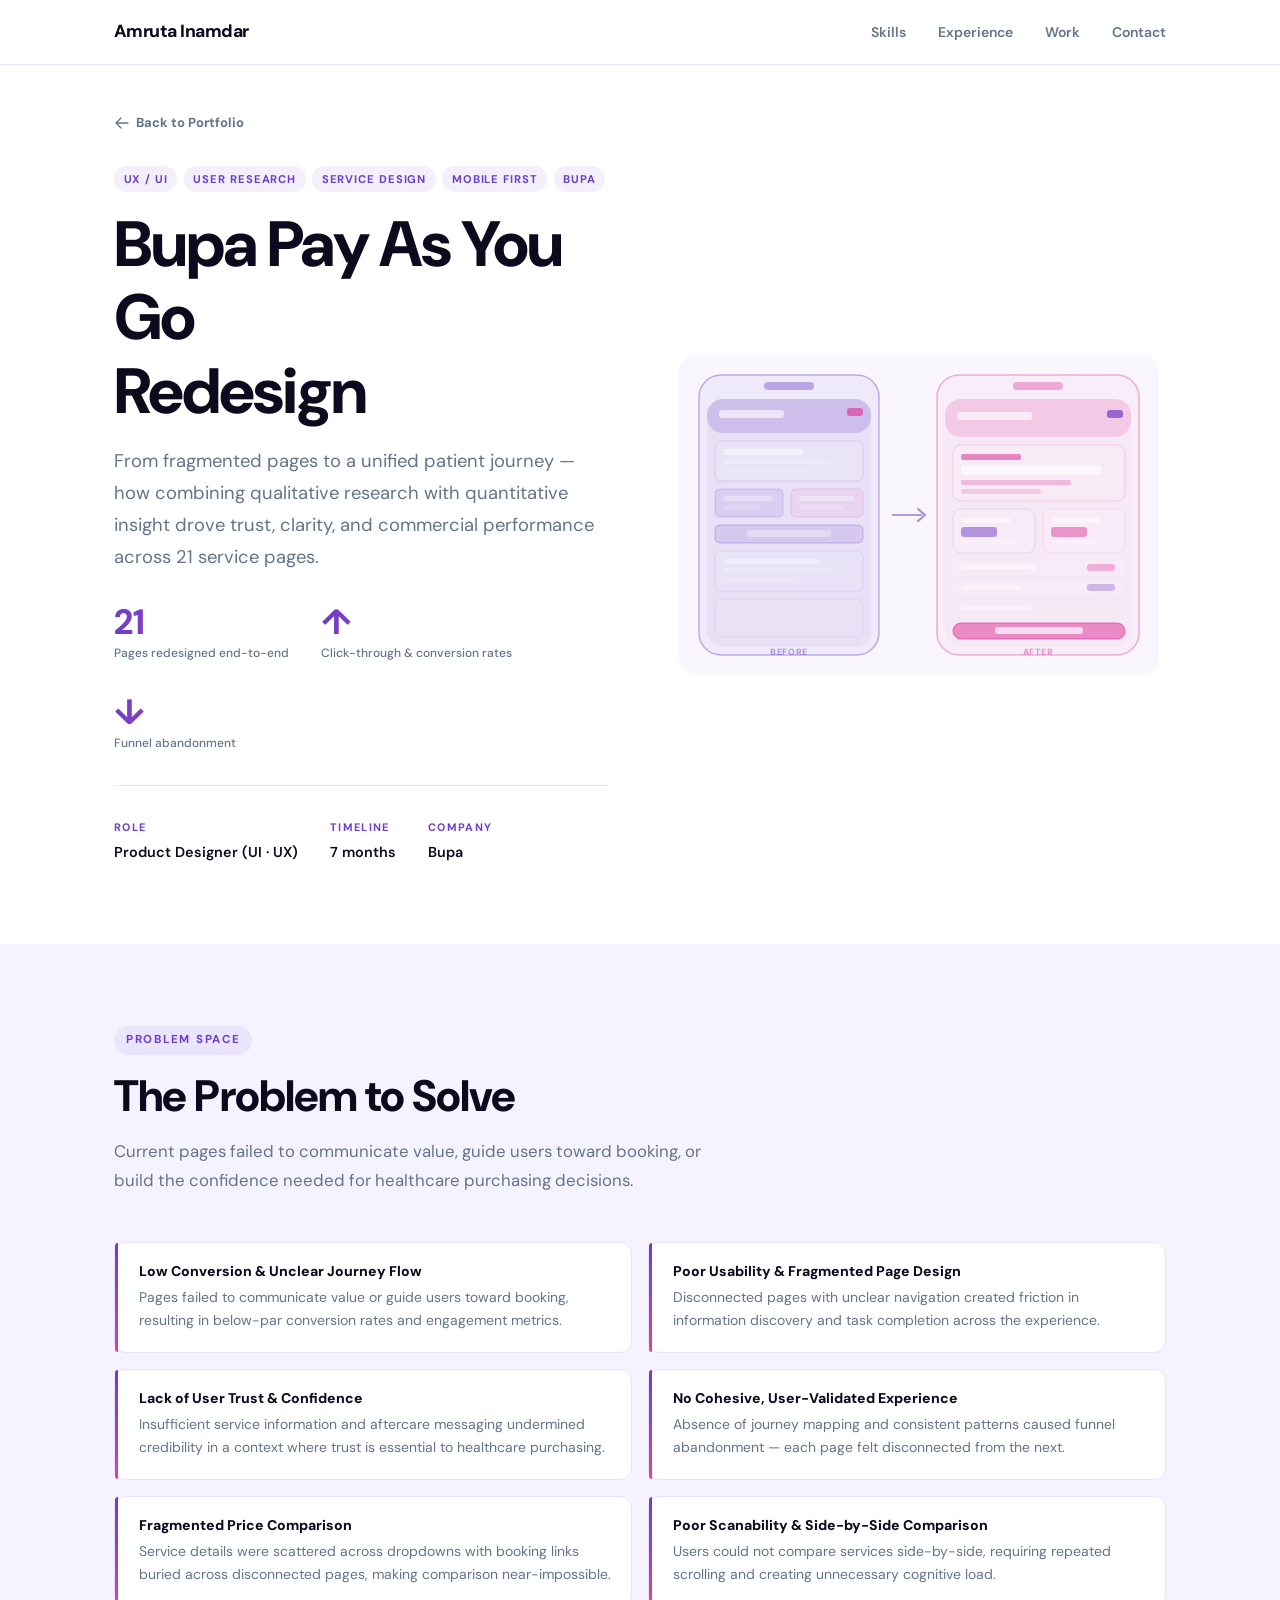
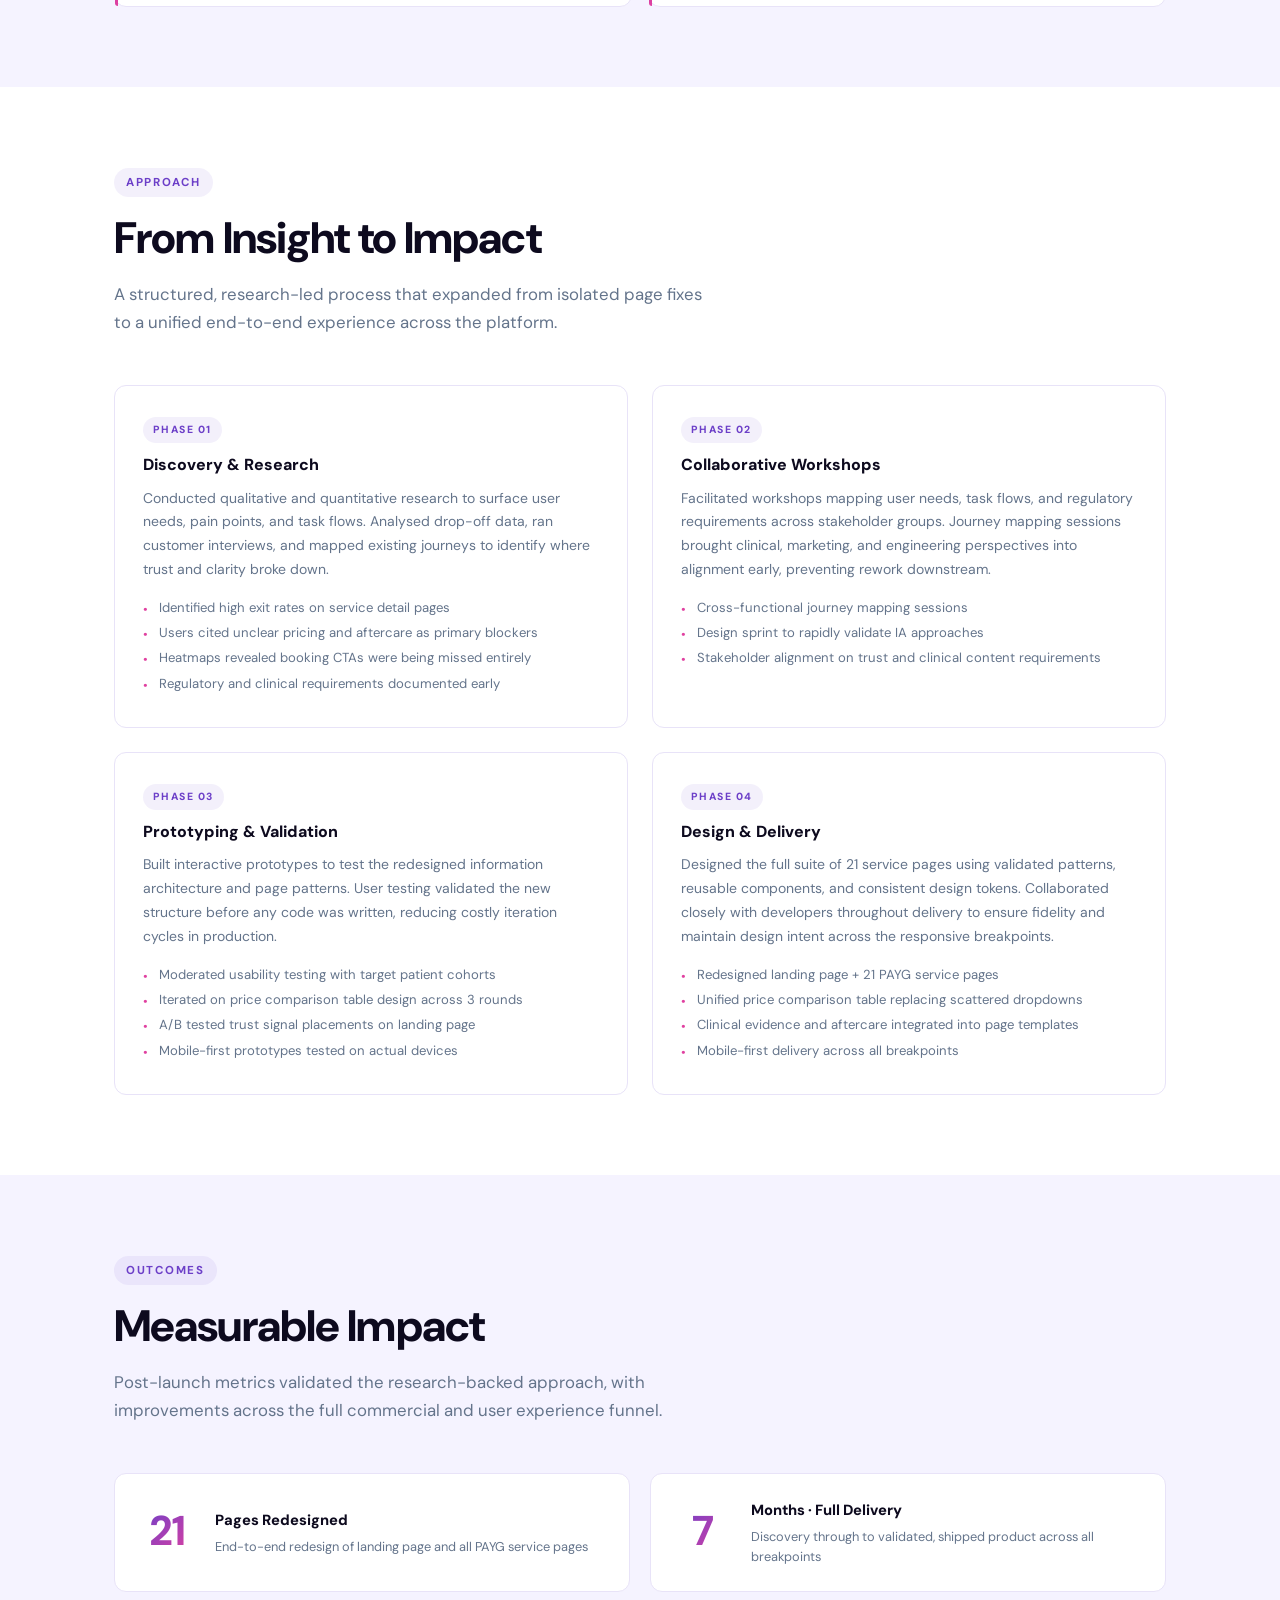
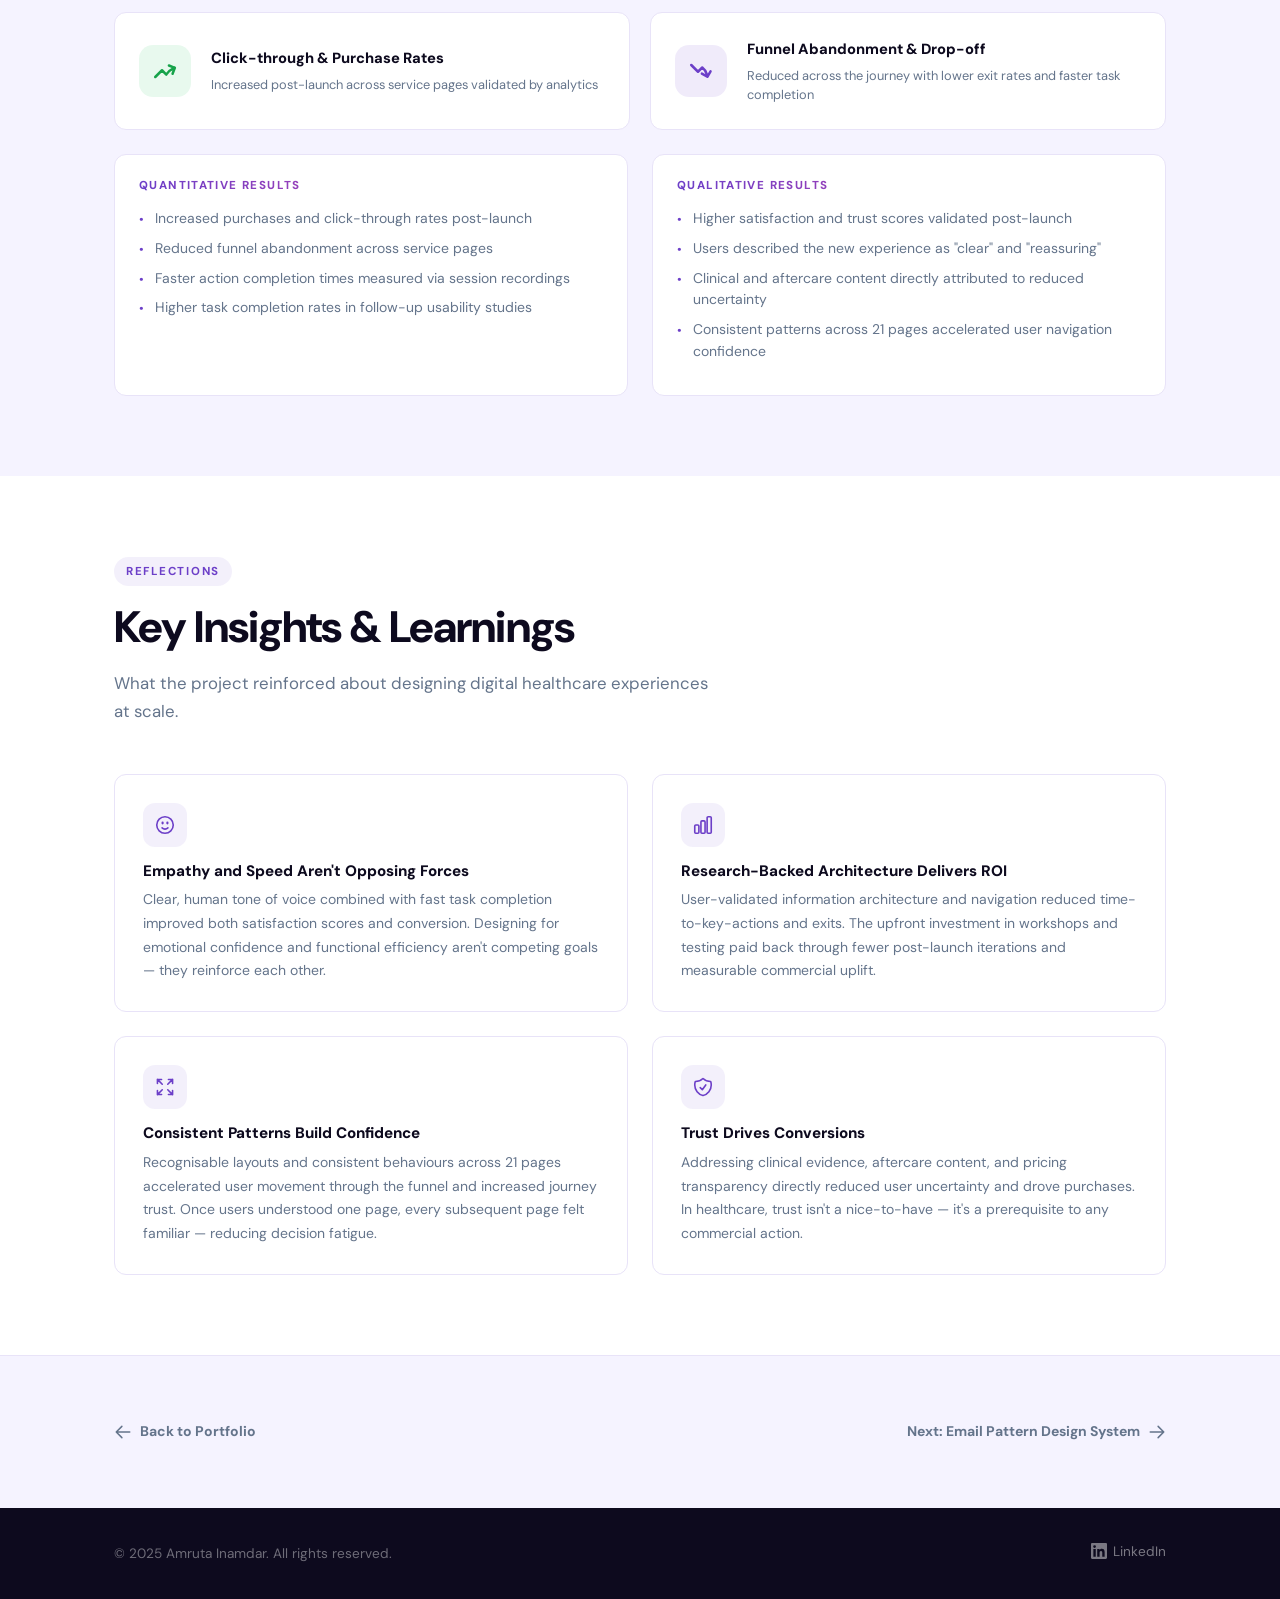
==== bupa-payg-redesign.html @ 2538af76 "commit" ====
<!DOCTYPE html>
<html lang="en">

<head>
  <meta charset="UTF-8" />
  <meta name="viewport" content="width=device-width, initial-scale=1.0" />
  <meta name="description"
    content="Bupa Pay As You Go Redesign — End-to-end redesign of 20+ pages combining qualitative and quantitative insight to improve trust, clarity, and commercial performance." />
  <title>Bupa Pay As You Go Redesign · Amruta Inamdar</title>
  <link rel="preconnect" href="https://fonts.googleapis.com" />
  <link rel="preconnect" href="https://fonts.gstatic.com" crossorigin />
  <link href="https://fonts.googleapis.com/css2?family=DM+Sans:wght@400;500;700;800&display=swap" rel="stylesheet" />
  <link rel="stylesheet" href="styles-v3.css" />
  <style>
    /* ── Case Study overrides ── */
    .cs-back {
      display: inline-flex;
      align-items: center;
      gap: 0.4rem;
      font-size: 0.82rem;
      font-weight: 700;
      color: var(--text-muted);
      margin-bottom: 2rem;
      transition: color var(--transition);
    }
    .cs-back:hover { color: var(--accent); opacity: 1; }
    .cs-back svg { width: 16px; height: 16px; stroke: currentColor; fill: none; flex-shrink: 0; }

    /* Hero */
    #cs-hero {
      padding-top: 7rem;
      padding-bottom: 5rem;
      background: var(--bg-primary);
    }

    .cs-hero-inner {
      display: grid;
      grid-template-columns: 1fr 1fr;
      gap: 4rem;
      align-items: center;
    }

    .cs-meta-row {
      display: flex;
      flex-wrap: wrap;
      gap: 2rem;
      margin-top: 2rem;
      padding-top: 2rem;
      border-top: 1px solid var(--border);
    }

    .cs-meta-item {
      display: flex;
      flex-direction: column;
      gap: 0.2rem;
    }

    .cs-meta-label {
      font-size: 0.68rem;
      font-weight: 700;
      letter-spacing: 0.12em;
      text-transform: uppercase;
      color: var(--accent);
    }

    .cs-meta-value {
      font-size: 0.9rem;
      font-weight: 600;
      color: var(--text-primary);
    }

    .cs-impact-strip {
      display: flex;
      gap: 2rem;
      flex-wrap: wrap;
      margin-top: 2rem;
    }

    .cs-stat {
      display: flex;
      flex-direction: column;
      gap: 0.15rem;
    }

    .cs-stat-num {
      font-size: 2.2rem;
      font-weight: 800;
      background: linear-gradient(90deg, var(--accent), var(--accent-2));
      -webkit-background-clip: text;
      -webkit-text-fill-color: transparent;
      background-clip: text;
      line-height: 1;
    }

    .cs-stat-label {
      font-size: 0.75rem;
      color: var(--text-muted);
      font-weight: 500;
    }

    .cs-hero-visual {
      display: flex;
      align-items: center;
      justify-content: center;
    }

    /* Section shared */
    .cs-section {
      padding: 5rem 0;
    }

    .cs-section:nth-child(even) {
      background: var(--bg-secondary);
    }

    /* Challenge */
    .challenge-list {
      list-style: none;
      display: grid;
      grid-template-columns: 1fr 1fr;
      gap: 1rem;
      margin-top: 2rem;
    }

    .challenge-item {
      background: var(--bg-card);
      border: 1px solid var(--border);
      border-radius: var(--radius);
      padding: 1.25rem 1.25rem 1.25rem 1.5rem;
      position: relative;
      transition: box-shadow var(--transition), transform var(--transition);
    }

    .challenge-item:hover {
      transform: translateY(-3px);
      box-shadow: 0 8px 32px rgba(108, 63, 200, 0.08);
    }

    .challenge-item::before {
      content: '';
      position: absolute;
      left: 0;
      top: 0;
      bottom: 0;
      width: 3px;
      background: linear-gradient(180deg, var(--accent), var(--accent-2));
      border-radius: 3px 0 0 3px;
    }

    .challenge-item h4 {
      font-size: 0.88rem;
      font-weight: 800;
      color: var(--text-primary);
      margin-bottom: 0.4rem;
    }

    .challenge-item p {
      font-size: 0.875rem;
      line-height: 1.65;
      color: var(--text-muted);
    }

    /* Process phases */
    .phases-grid {
      display: grid;
      grid-template-columns: repeat(2, 1fr);
      gap: 1.5rem;
      margin-top: 2rem;
    }

    .phase-card {
      background: var(--bg-card);
      border: 1px solid var(--border);
      border-radius: var(--radius);
      padding: 1.75rem;
      transition: box-shadow var(--transition), transform var(--transition);
    }

    .phase-card:hover {
      transform: translateY(-4px);
      box-shadow: 0 12px 40px rgba(108, 63, 200, 0.1);
    }

    .phase-number {
      display: inline-block;
      font-size: 0.65rem;
      font-weight: 800;
      letter-spacing: 0.15em;
      text-transform: uppercase;
      color: var(--accent);
      background: var(--accent-dim);
      padding: 0.25rem 0.65rem;
      border-radius: 100px;
      margin-bottom: 0.85rem;
    }

    .phase-card h3 {
      font-size: 1rem;
      font-weight: 800;
      color: var(--text-primary);
      margin-bottom: 0.75rem;
    }

    .phase-card p {
      font-size: 0.875rem;
      line-height: 1.7;
      color: var(--text-muted);
    }

    .phase-findings {
      margin-top: 1rem;
      list-style: none;
    }

    .phase-findings li {
      font-size: 0.82rem;
      color: var(--text-muted);
      padding-left: 1rem;
      position: relative;
      margin-bottom: 0.35rem;
      line-height: 1.5;
    }

    .phase-findings li::before {
      content: '·';
      position: absolute;
      left: 0;
      color: var(--accent-2);
      font-weight: 900;
      font-size: 1.1rem;
      line-height: 1.3;
    }

    /* Outcome cards */
    .outcome-grid {
      display: grid;
      grid-template-columns: repeat(2, 1fr);
      gap: 1.25rem;
      margin-top: 2rem;
    }

    .outcome-card {
      background: var(--bg-card);
      border: 1px solid var(--border);
      border-radius: var(--radius);
      padding: 1.5rem;
      display: flex;
      align-items: center;
      gap: 1.25rem;
      transition: box-shadow var(--transition), transform var(--transition);
    }

    .outcome-card:hover {
      transform: translateY(-3px);
      box-shadow: 0 8px 32px rgba(108, 63, 200, 0.08);
    }

    .outcome-num {
      font-size: 2.6rem;
      font-weight: 800;
      line-height: 1;
      background: linear-gradient(135deg, var(--accent), var(--accent-2));
      -webkit-background-clip: text;
      -webkit-text-fill-color: transparent;
      background-clip: text;
      flex-shrink: 0;
      min-width: 56px;
      text-align: center;
    }

    .outcome-icon {
      width: 52px;
      height: 52px;
      border-radius: 14px;
      display: flex;
      align-items: center;
      justify-content: center;
      flex-shrink: 0;
    }

    .outcome-icon svg {
      width: 24px;
      height: 24px;
    }

    .outcome-icon--up {
      background: rgba(34, 197, 94, 0.1);
    }

    .outcome-icon--up svg {
      stroke: #16a34a;
    }

    .outcome-icon--down {
      background: rgba(108, 63, 200, 0.1);
    }

    .outcome-icon--down svg {
      stroke: var(--accent);
    }

    .outcome-title {
      font-size: 0.92rem;
      font-weight: 800;
      color: var(--text-primary);
      margin-bottom: 0.25rem;
    }

    .outcome-desc {
      font-size: 0.8rem;
      color: var(--text-muted);
      line-height: 1.55;
    }

    /* Impact */
    .impact-metrics {
      display: grid;
      grid-template-columns: repeat(3, 1fr);
      gap: 1.5rem;
      margin-top: 2rem;
    }

    .impact-metric-card {
      background: var(--bg-card);
      border: 1px solid var(--border);
      border-radius: var(--radius);
      padding: 2rem 1.5rem;
      text-align: center;
    }

    .impact-metric-num {
      font-size: 3rem;
      font-weight: 800;
      background: linear-gradient(135deg, var(--accent), var(--accent-2));
      -webkit-background-clip: text;
      -webkit-text-fill-color: transparent;
      background-clip: text;
      line-height: 1;
      margin-bottom: 0.5rem;
    }

    .impact-metric-label {
      font-size: 0.85rem;
      color: var(--text-muted);
      font-weight: 500;
    }

    .impact-results {
      display: grid;
      grid-template-columns: 1fr 1fr;
      gap: 1.5rem;
      margin-top: 1.5rem;
    }

    .result-block {
      background: var(--bg-card);
      border: 1px solid var(--border);
      border-radius: var(--radius);
      padding: 1.5rem;
    }

    .result-block h4 {
      font-size: 0.72rem;
      font-weight: 800;
      letter-spacing: 0.12em;
      text-transform: uppercase;
      margin-bottom: 1rem;
      background: linear-gradient(90deg, var(--accent), var(--accent-2));
      -webkit-background-clip: text;
      -webkit-text-fill-color: transparent;
      background-clip: text;
    }

    .result-block ul {
      list-style: none;
    }

    .result-block li {
      font-size: 0.875rem;
      color: var(--text-muted);
      padding-left: 1rem;
      position: relative;
      margin-bottom: 0.5rem;
      line-height: 1.55;
    }

    .result-block li::before {
      content: '·';
      position: absolute;
      left: 0;
      color: var(--accent);
      font-weight: 900;
      font-size: 1.1rem;
      line-height: 1.3;
    }

    /* Insights */
    .insights-grid {
      display: grid;
      grid-template-columns: repeat(2, 1fr);
      gap: 1.5rem;
      margin-top: 2rem;
    }

    .insight-card {
      background: var(--bg-card);
      border: 1px solid var(--border);
      border-radius: var(--radius);
      padding: 1.75rem;
      transition: box-shadow var(--transition), transform var(--transition);
    }

    .insight-card:hover {
      transform: translateY(-3px);
      box-shadow: 0 10px 36px rgba(108, 63, 200, 0.09);
    }

    .insight-icon {
      width: 44px;
      height: 44px;
      border-radius: 12px;
      background: var(--accent-dim);
      display: flex;
      align-items: center;
      justify-content: center;
      margin-bottom: 1rem;
    }

    .insight-icon svg {
      width: 22px;
      height: 22px;
      stroke: var(--accent);
      fill: none;
    }

    .insight-card h3 {
      font-size: 0.95rem;
      font-weight: 800;
      color: var(--text-primary);
      margin-bottom: 0.5rem;
    }

    .insight-card p {
      font-size: 0.875rem;
      color: var(--text-muted);
      line-height: 1.7;
    }

    /* Case nav */
    .cs-nav-footer {
      padding: 4rem 0;
      background: var(--bg-secondary);
      border-top: 1px solid var(--border);
    }

    .cs-nav-links {
      display: flex;
      justify-content: space-between;
      align-items: center;
      flex-wrap: wrap;
      gap: 1rem;
    }

    .cs-nav-link {
      display: inline-flex;
      align-items: center;
      gap: 0.5rem;
      font-size: 0.875rem;
      font-weight: 700;
      color: var(--text-muted);
      transition: color var(--transition);
    }

    .cs-nav-link:hover { color: var(--accent); opacity: 1; }
    .cs-nav-link svg { width: 18px; height: 18px; stroke: currentColor; fill: none; }

    /* Responsive */
    @media (max-width: 768px) {
      .cs-hero-inner { grid-template-columns: 1fr; }
      .cs-hero-visual { display: none; }
      .challenge-list { grid-template-columns: 1fr; }
      .phases-grid { grid-template-columns: 1fr; }
      .impact-metrics { grid-template-columns: 1fr 1fr; }
      .outcome-grid { grid-template-columns: 1fr; }
      .impact-results { grid-template-columns: 1fr; }
      .insights-grid { grid-template-columns: 1fr; }
    }

    @media (max-width: 480px) {
      .impact-metrics { grid-template-columns: 1fr; }
      .cs-impact-strip { gap: 1.25rem; }
    }
  </style>
</head>

<body>

  <!-- ── Nav ── -->
  <nav>
    <div class="container nav-inner">
      <a href="index.html" class="nav-logo">Amruta Inamdar</a>
      <ul class="nav-links" id="nav-links">
        <li><a href="index.html#skills">Skills</a></li>
        <li><a href="index.html#experience">Experience</a></li>
        <li><a href="index.html#work">Work</a></li>
        <li><a href="index.html#contact">Contact</a></li>
      </ul>
      <button class="hamburger" id="hamburger" aria-label="Toggle navigation">
        <span></span><span></span><span></span>
      </button>
    </div>
  </nav>

  <!-- ── Case Study Hero ── -->
  <section id="cs-hero">
    <div class="container">

      <a href="index.html#work" class="cs-back">
        <svg xmlns="http://www.w3.org/2000/svg" viewBox="0 0 24 24" stroke-width="2">
          <path stroke-linecap="round" stroke-linejoin="round" d="M10.5 19.5 3 12m0 0 7.5-7.5M3 12h18" />
        </svg>
        Back to Portfolio
      </a>

      <div class="cs-hero-inner">

        <!-- Left: text -->
        <div>
          <div class="card-tags" style="margin-bottom:1rem;">
            <span class="card-tag">UX / UI</span>
            <span class="card-tag">User Research</span>
            <span class="card-tag">Service Design</span>
            <span class="card-tag">Mobile First</span>
            <span class="card-tag">Bupa</span>
          </div>

          <h1 style="font-size:clamp(2.2rem,5vw,4rem);margin-bottom:1rem;">Bupa Pay As You Go<br>Redesign</h1>

          <p style="font-size:1.15rem;line-height:1.75;max-width:520px;">From fragmented pages to a unified patient journey — how combining qualitative research with quantitative insight drove trust, clarity, and commercial performance across 21 service pages.</p>

          <div class="cs-impact-strip">
            <div class="cs-stat">
              <span class="cs-stat-num">21</span>
              <span class="cs-stat-label">Pages redesigned end-to-end</span>
            </div>
            <div class="cs-stat">
              <span class="cs-stat-num">↑</span>
              <span class="cs-stat-label">Click-through & conversion rates</span>
            </div>
            <div class="cs-stat">
              <span class="cs-stat-num">↓</span>
              <span class="cs-stat-label">Funnel abandonment</span>
            </div>
          </div>

          <div class="cs-meta-row">
            <div class="cs-meta-item">
              <span class="cs-meta-label">Role</span>
              <span class="cs-meta-value">Product Designer (UI · UX)</span>
            </div>
            <div class="cs-meta-item">
              <span class="cs-meta-label">Timeline</span>
              <span class="cs-meta-value">7 months</span>
            </div>
            <div class="cs-meta-item">
              <span class="cs-meta-label">Company</span>
              <span class="cs-meta-value">Bupa</span>
            </div>
          </div>
        </div>

        <!-- Right: visual -->
        <div class="cs-hero-visual">
          <svg viewBox="0 0 480 320" xmlns="http://www.w3.org/2000/svg" style="width:100%;max-width:480px;height:auto;">
            <rect width="480" height="320" rx="16" fill="rgba(108,63,200,0.04)" />
            <!-- Left phone frame (before) -->
            <rect x="20" y="20" width="180" height="280" rx="22" fill="rgba(108,63,200,0.07)" stroke="rgba(108,63,200,0.4)" stroke-width="1.5" />
            <rect x="85" y="27" width="50" height="8" rx="4" fill="rgba(108,63,200,0.4)" />
            <rect x="28" y="44" width="164" height="248" rx="16" fill="rgba(108,63,200,0.05)" />
            <!-- Before: header -->
            <rect x="28" y="44" width="164" height="34" rx="16" fill="rgba(108,63,200,0.22)" />
            <rect x="40" y="55" width="65" height="8" rx="3" fill="rgba(255,255,255,0.6)" />
            <rect x="168" y="53" width="16" height="8" rx="3" fill="rgba(224,64,160,0.7)" />
            <!-- Before: messy content blocks -->
            <rect x="36" y="86" width="148" height="40" rx="6" fill="rgba(255,255,255,0.1)" stroke="rgba(108,63,200,0.15)" stroke-width="1" />
            <rect x="44" y="94" width="80" height="6" rx="2" fill="rgba(255,255,255,0.4)" />
            <rect x="44" y="105" width="110" height="4" rx="2" fill="rgba(255,255,255,0.2)" />
            <rect x="44" y="114" width="90" height="4" rx="2" fill="rgba(255,255,255,0.15)" />
            <!-- Before: scattered elements -->
            <rect x="36" y="134" width="68" height="28" rx="5" fill="rgba(108,63,200,0.12)" stroke="rgba(108,63,200,0.2)" stroke-width="1" />
            <rect x="112" y="134" width="72" height="28" rx="5" fill="rgba(224,64,160,0.08)" stroke="rgba(224,64,160,0.18)" stroke-width="1" />
            <rect x="44" y="141" width="50" height="5" rx="2" fill="rgba(255,255,255,0.35)" />
            <rect x="120" y="141" width="55" height="5" rx="2" fill="rgba(255,255,255,0.35)" />
            <rect x="44" y="150" width="38" height="5" rx="2" fill="rgba(255,255,255,0.2)" />
            <rect x="120" y="150" width="44" height="5" rx="2" fill="rgba(255,255,255,0.18)" />
            <!-- Before: buried CTA -->
            <rect x="36" y="170" width="148" height="18" rx="5" fill="rgba(108,63,200,0.15)" stroke="rgba(108,63,200,0.3)" stroke-width="1" />
            <rect x="68" y="175" width="84" height="7" rx="3" fill="rgba(255,255,255,0.3)" />
            <rect x="36" y="196" width="148" height="40" rx="6" fill="rgba(255,255,255,0.06)" stroke="rgba(108,63,200,0.1)" stroke-width="1" />
            <rect x="44" y="204" width="95" height="5" rx="2" fill="rgba(255,255,255,0.3)" />
            <rect x="44" y="213" width="110" height="4" rx="2" fill="rgba(255,255,255,0.18)" />
            <rect x="44" y="222" width="75" height="4" rx="2" fill="rgba(255,255,255,0.12)" />
            <rect x="36" y="244" width="148" height="38" rx="6" fill="rgba(255,255,255,0.04)" stroke="rgba(108,63,200,0.08)" stroke-width="1" />
            <!-- Before label -->
            <text x="110" y="300" text-anchor="middle" font-family="DM Sans, sans-serif" font-size="9" font-weight="700" fill="rgba(108,63,200,0.5)" letter-spacing="0.08em">BEFORE</text>

            <!-- Arrow -->
            <line x1="213" y1="160" x2="243" y2="160" stroke="rgba(108,63,200,0.5)" stroke-width="2" />
            <path d="M239 154 L246 160 L239 166" fill="none" stroke="rgba(108,63,200,0.6)" stroke-width="2" stroke-linecap="round" stroke-linejoin="round" />

            <!-- Right phone frame (after) -->
            <rect x="258" y="20" width="202" height="280" rx="22" fill="rgba(224,64,160,0.05)" stroke="rgba(224,64,160,0.4)" stroke-width="1.5" />
            <rect x="334" y="27" width="50" height="8" rx="4" fill="rgba(224,64,160,0.4)" />
            <rect x="266" y="44" width="186" height="248" rx="16" fill="rgba(224,64,160,0.03)" />
            <!-- After: clean header -->
            <rect x="266" y="44" width="186" height="38" rx="16" fill="rgba(224,64,160,0.18)" />
            <rect x="278" y="57" width="75" height="8" rx="3" fill="rgba(255,255,255,0.65)" />
            <rect x="428" y="55" width="16" height="8" rx="3" fill="rgba(108,63,200,0.7)" />
            <!-- After: hero value prop -->
            <rect x="274" y="90" width="172" height="56" rx="8" fill="rgba(255,255,255,0.12)" stroke="rgba(224,64,160,0.2)" stroke-width="1" />
            <rect x="282" y="99" width="60" height="6" rx="2" fill="rgba(224,64,160,0.6)" />
            <rect x="282" y="110" width="140" height="10" rx="4" fill="rgba(255,255,255,0.6)" />
            <rect x="282" y="125" width="110" height="5" rx="2" fill="rgba(224,64,160,0.3)" />
            <rect x="282" y="134" width="80" height="5" rx="2" fill="rgba(224,64,160,0.2)" />
            <!-- After: trust signals -->
            <rect x="274" y="154" width="82" height="44" rx="8" fill="rgba(255,255,255,0.1)" stroke="rgba(108,63,200,0.12)" stroke-width="1" />
            <rect x="364" y="154" width="82" height="44" rx="8" fill="rgba(255,255,255,0.1)" stroke="rgba(224,64,160,0.12)" stroke-width="1" />
            <rect x="282" y="163" width="50" height="5" rx="2" fill="rgba(255,255,255,0.45)" />
            <rect x="282" y="172" width="36" height="10" rx="3" fill="rgba(108,63,200,0.5)" />
            <rect x="282" y="185" width="55" height="4" rx="2" fill="rgba(255,255,255,0.25)" />
            <rect x="372" y="163" width="50" height="5" rx="2" fill="rgba(255,255,255,0.45)" />
            <rect x="372" y="172" width="36" height="10" rx="3" fill="rgba(224,64,160,0.5)" />
            <rect x="372" y="185" width="45" height="4" rx="2" fill="rgba(255,255,255,0.25)" />
            <!-- After: clear service list -->
            <rect x="274" y="206" width="172" height="14" rx="4" fill="rgba(255,255,255,0.09)" stroke="rgba(255,255,255,0.1)" stroke-width="1" />
            <rect x="282" y="210" width="75" height="5" rx="2" fill="rgba(255,255,255,0.45)" />
            <rect x="408" y="209" width="28" height="7" rx="3" fill="rgba(224,64,160,0.35)" />
            <rect x="274" y="226" width="172" height="14" rx="4" fill="rgba(255,255,255,0.07)" stroke="rgba(255,255,255,0.08)" stroke-width="1" />
            <rect x="282" y="230" width="60" height="5" rx="2" fill="rgba(255,255,255,0.4)" />
            <rect x="408" y="229" width="28" height="7" rx="3" fill="rgba(108,63,200,0.3)" />
            <rect x="274" y="246" width="172" height="14" rx="4" fill="rgba(255,255,255,0.05)" stroke="rgba(255,255,255,0.06)" stroke-width="1" />
            <rect x="282" y="250" width="70" height="5" rx="2" fill="rgba(255,255,255,0.35)" />
            <!-- After: prominent CTA -->
            <rect x="274" y="268" width="172" height="16" rx="8" fill="rgba(224,64,160,0.55)" stroke="rgba(224,64,160,0.75)" stroke-width="1" />
            <rect x="316" y="272" width="88" height="7" rx="3" fill="rgba(255,255,255,0.7)" />
            <!-- After label -->
            <text x="359" y="300" text-anchor="middle" font-family="DM Sans, sans-serif" font-size="9" font-weight="700" fill="rgba(224,64,160,0.55)" letter-spacing="0.08em">AFTER</text>
          </svg>
        </div>

      </div>
    </div>
  </section>

  <!-- ── Challenge ── -->
  <section class="cs-section" style="background:var(--bg-secondary);">
    <div class="container">
      <p class="section-label">Problem Space</p>
      <h2 class="section-title">The Problem to Solve</h2>
      <p class="section-intro">Current pages failed to communicate value, guide users toward booking, or build the confidence needed for healthcare purchasing decisions.</p>

      <ul class="challenge-list">
        <li class="challenge-item">
          <h4>Low Conversion &amp; Unclear Journey Flow</h4>
          <p>Pages failed to communicate value or guide users toward booking, resulting in below-par conversion rates and engagement metrics.</p>
        </li>
        <li class="challenge-item">
          <h4>Poor Usability &amp; Fragmented Page Design</h4>
          <p>Disconnected pages with unclear navigation created friction in information discovery and task completion across the experience.</p>
        </li>
        <li class="challenge-item">
          <h4>Lack of User Trust &amp; Confidence</h4>
          <p>Insufficient service information and aftercare messaging undermined credibility in a context where trust is essential to healthcare purchasing.</p>
        </li>
        <li class="challenge-item">
          <h4>No Cohesive, User-Validated Experience</h4>
          <p>Absence of journey mapping and consistent patterns caused funnel abandonment — each page felt disconnected from the next.</p>
        </li>
        <li class="challenge-item">
          <h4>Fragmented Price Comparison</h4>
          <p>Service details were scattered across dropdowns with booking links buried across disconnected pages, making comparison near-impossible.</p>
        </li>
        <li class="challenge-item">
          <h4>Poor Scanability &amp; Side-by-Side Comparison</h4>
          <p>Users could not compare services side-by-side, requiring repeated scrolling and creating unnecessary cognitive load.</p>
        </li>
      </ul>
    </div>
  </section>

  <!-- ── Process ── -->
  <section class="cs-section" style="background:var(--bg-primary);">
    <div class="container">
      <p class="section-label">Approach</p>
      <h2 class="section-title">From Insight to Impact</h2>
      <p class="section-intro">A structured, research-led process that expanded from isolated page fixes to a unified end-to-end experience across the platform.</p>

      <div class="phases-grid">

        <div class="phase-card">
          <span class="phase-number">Phase 01</span>
          <h3>Discovery &amp; Research</h3>
          <p>Conducted qualitative and quantitative research to surface user needs, pain points, and task flows. Analysed drop-off data, ran customer interviews, and mapped existing journeys to identify where trust and clarity broke down.</p>
          <ul class="phase-findings">
            <li>Identified high exit rates on service detail pages</li>
            <li>Users cited unclear pricing and aftercare as primary blockers</li>
            <li>Heatmaps revealed booking CTAs were being missed entirely</li>
            <li>Regulatory and clinical requirements documented early</li>
          </ul>
        </div>

        <div class="phase-card">
          <span class="phase-number">Phase 02</span>
          <h3>Collaborative Workshops</h3>
          <p>Facilitated workshops mapping user needs, task flows, and regulatory requirements across stakeholder groups. Journey mapping sessions brought clinical, marketing, and engineering perspectives into alignment early, preventing rework downstream.</p>
          <ul class="phase-findings">
            <li>Cross-functional journey mapping sessions</li>
            <li>Design sprint to rapidly validate IA approaches</li>
            <li>Stakeholder alignment on trust and clinical content requirements</li>
          </ul>
        </div>

        <div class="phase-card">
          <span class="phase-number">Phase 03</span>
          <h3>Prototyping &amp; Validation</h3>
          <p>Built interactive prototypes to test the redesigned information architecture and page patterns. User testing validated the new structure before any code was written, reducing costly iteration cycles in production.</p>
          <ul class="phase-findings">
            <li>Moderated usability testing with target patient cohorts</li>
            <li>Iterated on price comparison table design across 3 rounds</li>
            <li>A/B tested trust signal placements on landing page</li>
            <li>Mobile-first prototypes tested on actual devices</li>
          </ul>
        </div>

        <div class="phase-card">
          <span class="phase-number">Phase 04</span>
          <h3>Design &amp; Delivery</h3>
          <p>Designed the full suite of 21 service pages using validated patterns, reusable components, and consistent design tokens. Collaborated closely with developers throughout delivery to ensure fidelity and maintain design intent across the responsive breakpoints.</p>
          <ul class="phase-findings">
            <li>Redesigned landing page + 21 PAYG service pages</li>
            <li>Unified price comparison table replacing scattered dropdowns</li>
            <li>Clinical evidence and aftercare integrated into page templates</li>
            <li>Mobile-first delivery across all breakpoints</li>
          </ul>
        </div>

      </div>
    </div>
  </section>

  <!-- ── Impact ── -->
  <section class="cs-section" style="background:var(--bg-secondary);">
    <div class="container">
      <p class="section-label">Outcomes</p>
      <h2 class="section-title">Measurable Impact</h2>
      <p class="section-intro">Post-launch metrics validated the research-backed approach, with improvements across the full commercial and user experience funnel.</p>

      <div class="outcome-grid">
        <div class="outcome-card">
          <div class="outcome-num">21</div>
          <div class="outcome-body">
            <div class="outcome-title">Pages Redesigned</div>
            <div class="outcome-desc">End-to-end redesign of landing page and all PAYG service pages</div>
          </div>
        </div>
        <div class="outcome-card">
          <div class="outcome-num">7</div>
          <div class="outcome-body">
            <div class="outcome-title">Months · Full Delivery</div>
            <div class="outcome-desc">Discovery through to validated, shipped product across all breakpoints</div>
          </div>
        </div>
        <div class="outcome-card outcome-card--positive">
          <div class="outcome-icon outcome-icon--up">
            <svg xmlns="http://www.w3.org/2000/svg" viewBox="0 0 24 24" fill="none" stroke-width="2.5"><path stroke-linecap="round" stroke-linejoin="round" d="M2.25 18 9 11.25l4.306 4.306a11.95 11.95 0 0 1 5.814-5.518l2.74-1.22m0 0-5.94-2.281m5.94 2.28-2.28 5.941" /></svg>
          </div>
          <div class="outcome-body">
            <div class="outcome-title">Click-through &amp; Purchase Rates</div>
            <div class="outcome-desc">Increased post-launch across service pages validated by analytics</div>
          </div>
        </div>
        <div class="outcome-card outcome-card--negative">
          <div class="outcome-icon outcome-icon--down">
            <svg xmlns="http://www.w3.org/2000/svg" viewBox="0 0 24 24" fill="none" stroke-width="2.5"><path stroke-linecap="round" stroke-linejoin="round" d="M2.25 6 9 12.75l4.286-4.286a11.948 11.948 0 0 1 4.306 6.43l.776 2.898m0 0 3.182-5.511m-3.182 5.51-5.511-3.181" /></svg>
          </div>
          <div class="outcome-body">
            <div class="outcome-title">Funnel Abandonment &amp; Drop-off</div>
            <div class="outcome-desc">Reduced across the journey with lower exit rates and faster task completion</div>
          </div>
        </div>
      </div>

      <div class="impact-results">
        <div class="result-block">
          <h4>Quantitative Results</h4>
          <ul>
            <li>Increased purchases and click-through rates post-launch</li>
            <li>Reduced funnel abandonment across service pages</li>
            <li>Faster action completion times measured via session recordings</li>
            <li>Higher task completion rates in follow-up usability studies</li>
          </ul>
        </div>
        <div class="result-block">
          <h4>Qualitative Results</h4>
          <ul>
            <li>Higher satisfaction and trust scores validated post-launch</li>
            <li>Users described the new experience as "clear" and "reassuring"</li>
            <li>Clinical and aftercare content directly attributed to reduced uncertainty</li>
            <li>Consistent patterns across 21 pages accelerated user navigation confidence</li>
          </ul>
        </div>
      </div>
    </div>
  </section>

  <!-- ── Key Insights ── -->
  <section class="cs-section" style="background:var(--bg-primary);">
    <div class="container">
      <p class="section-label">Reflections</p>
      <h2 class="section-title">Key Insights &amp; Learnings</h2>
      <p class="section-intro">What the project reinforced about designing digital healthcare experiences at scale.</p>

      <div class="insights-grid">

        <div class="insight-card">
          <div class="insight-icon">
            <svg xmlns="http://www.w3.org/2000/svg" viewBox="0 0 24 24" stroke-width="1.75">
              <path stroke-linecap="round" stroke-linejoin="round" d="M15.182 15.182a4.5 4.5 0 0 1-6.364 0M21 12a9 9 0 1 1-18 0 9 9 0 0 1 18 0ZM9.75 9.75c0 .414-.168.75-.375.75S9 10.164 9 9.75 9.168 9 9.375 9s.375.336.375.75Zm-.375 0h.008v.015h-.008V9.75Zm5.625 0c0 .414-.168.75-.375.75s-.375-.336-.375-.75.168-.75.375-.75.375.336.375.75Zm-.375 0h.008v.015h-.008V9.75Z" />
            </svg>
          </div>
          <h3>Empathy and Speed Aren't Opposing Forces</h3>
          <p>Clear, human tone of voice combined with fast task completion improved both satisfaction scores and conversion. Designing for emotional confidence and functional efficiency aren't competing goals — they reinforce each other.</p>
        </div>

        <div class="insight-card">
          <div class="insight-icon">
            <svg xmlns="http://www.w3.org/2000/svg" viewBox="0 0 24 24" stroke-width="1.75">
              <path stroke-linecap="round" stroke-linejoin="round" d="M3 13.125C3 12.504 3.504 12 4.125 12h2.25c.621 0 1.125.504 1.125 1.125v6.75C7.5 20.496 6.996 21 6.375 21h-2.25A1.125 1.125 0 0 1 3 19.875v-6.75ZM9.75 8.625c0-.621.504-1.125 1.125-1.125h2.25c.621 0 1.125.504 1.125 1.125v11.25c0 .621-.504 1.125-1.125 1.125h-2.25a1.125 1.125 0 0 1-1.125-1.125V8.625ZM16.5 4.125c0-.621.504-1.125 1.125-1.125h2.25C20.496 3 21 3.504 21 4.125v15.75c0 .621-.504 1.125-1.125 1.125h-2.25a1.125 1.125 0 0 1-1.125-1.125V4.125Z" />
            </svg>
          </div>
          <h3>Research-Backed Architecture Delivers ROI</h3>
          <p>User-validated information architecture and navigation reduced time-to-key-actions and exits. The upfront investment in workshops and testing paid back through fewer post-launch iterations and measurable commercial uplift.</p>
        </div>

        <div class="insight-card">
          <div class="insight-icon">
            <svg xmlns="http://www.w3.org/2000/svg" viewBox="0 0 24 24" stroke-width="1.75">
              <path stroke-linecap="round" stroke-linejoin="round" d="M3.75 3.75v4.5m0-4.5h4.5m-4.5 0L9 9M3.75 20.25v-4.5m0 4.5h4.5m-4.5 0L9 15M20.25 3.75h-4.5m4.5 0v4.5m0-4.5L15 9m5.25 11.25h-4.5m4.5 0v-4.5m0 4.5L15 15" />
            </svg>
          </div>
          <h3>Consistent Patterns Build Confidence</h3>
          <p>Recognisable layouts and consistent behaviours across 21 pages accelerated user movement through the funnel and increased journey trust. Once users understood one page, every subsequent page felt familiar — reducing decision fatigue.</p>
        </div>

        <div class="insight-card">
          <div class="insight-icon">
            <svg xmlns="http://www.w3.org/2000/svg" viewBox="0 0 24 24" stroke-width="1.75">
              <path stroke-linecap="round" stroke-linejoin="round" d="M9 12.75 11.25 15 15 9.75m-3-7.036A11.959 11.959 0 0 1 3.598 6 11.99 11.99 0 0 0 3 9.749c0 5.592 3.824 10.29 9 11.623 5.176-1.332 9-6.03 9-11.622 0-1.31-.21-2.571-.598-3.751h-.152c-3.196 0-6.1-1.248-8.25-3.285Z" />
            </svg>
          </div>
          <h3>Trust Drives Conversions</h3>
          <p>Addressing clinical evidence, aftercare content, and pricing transparency directly reduced user uncertainty and drove purchases. In healthcare, trust isn't a nice-to-have — it's a prerequisite to any commercial action.</p>
        </div>

      </div>
    </div>
  </section>

  <!-- ── Case Study Navigation ── -->
  <div class="cs-nav-footer">
    <div class="container">
      <div class="cs-nav-links">
        <a href="index.html#work" class="cs-nav-link">
          <svg xmlns="http://www.w3.org/2000/svg" viewBox="0 0 24 24" stroke-width="2">
            <path stroke-linecap="round" stroke-linejoin="round" d="M10.5 19.5 3 12m0 0 7.5-7.5M3 12h18" />
          </svg>
          Back to Portfolio
        </a>
        <a href="email-pattern-system.html" class="cs-nav-link">
          Next: Email Pattern Design System
          <svg xmlns="http://www.w3.org/2000/svg" viewBox="0 0 24 24" stroke-width="2">
            <path stroke-linecap="round" stroke-linejoin="round" d="M13.5 4.5 21 12m0 0-7.5 7.5M21 12H3" />
          </svg>
        </a>
      </div>
    </div>
  </div>

  <!-- ── Footer ── -->
  <footer>
    <div class="container footer-inner">
      <p class="footer-copy">&copy; 2025 Amruta Inamdar. All rights reserved.</p>
      <div class="footer-li">
        <a href="https://www.linkedin.com/in/amrutainamdar" target="_blank" rel="noopener">
          <svg xmlns="http://www.w3.org/2000/svg" viewBox="0 0 24 24" aria-hidden="true">
            <path
              d="M20.447 20.452h-3.554v-5.569c0-1.328-.027-3.037-1.852-3.037-1.853 0-2.136 1.445-2.136 2.939v5.667H9.351V9h3.414v1.561h.046c.477-.9 1.637-1.85 3.37-1.85 3.601 0 4.267 2.37 4.267 5.455v6.286zM5.337 7.433a2.062 2.062 0 0 1-2.063-2.065 2.064 2.064 0 1 1 2.063 2.065zm1.782 13.019H3.555V9h3.564v11.452zM22.225 0H1.771C.792 0 0 .774 0 1.729v20.542C0 23.227.792 24 1.771 24h20.451C23.2 24 24 23.227 24 22.271V1.729C24 .774 23.2 0 22.222 0h.003z" />
          </svg>
          LinkedIn
        </a>
      </div>
    </div>
  </footer>

  <script>
    const hamburger = document.getElementById('hamburger');
    const navLinks = document.getElementById('nav-links');
    hamburger.addEventListener('click', () => {
      hamburger.classList.toggle('open');
      navLinks.classList.toggle('open');
    });
  </script>

</body>
</html>
---- styles-v3.css ----
/* Version 3 — Bold & Modern (white, deep violet accent, strong geometric shapes) */

:root {
  --bg-primary: #ffffff;
  --bg-secondary: #f5f3ff;
  --bg-card: #ffffff;
  --accent: #6c3fc8;
  --accent-2: #e040a0;
  --accent-dim: rgba(108, 63, 200, 0.08);
  --text-primary: #0d0a1e;
  --text-muted: #64748b;
  --border: #e8e3f8;
  --radius: 12px;
  --transition: 0.2s ease;
}

*,
*::before,
*::after {
  box-sizing: border-box;
  margin: 0;
  padding: 0;
}

html {
  scroll-behavior: smooth;
  font-size: 16px;
}

body {
  font-family: 'DM Sans', 'Inter', system-ui, -apple-system, sans-serif;
  background: var(--bg-primary);
  color: var(--text-primary);
  line-height: 1.7;
}

h1,
h2,
h3,
h4 {
  line-height: 1.15;
  font-weight: 800;
  color: var(--text-primary);
}

h1 {
  font-size: clamp(3rem, 7vw, 5.5rem);
  letter-spacing: -0.03em;
}

h2 {
  font-size: clamp(1.8rem, 3.5vw, 2.75rem);
  letter-spacing: -0.02em;
}

h3 {
  font-size: 1.1rem;
}

p {
  color: var(--text-muted);
}

a {
  color: var(--accent);
  text-decoration: none;
  transition: opacity var(--transition);
}

a:hover {
  opacity: 0.8;
}

.container {
  max-width: 1100px;
  margin: 0 auto;
  padding: 0 1.5rem;
}

section {
  padding: 6rem 0;
}

.section-label {
  display: inline-block;
  font-size: 0.72rem;
  font-weight: 700;
  letter-spacing: 0.15em;
  text-transform: uppercase;
  color: var(--accent);
  background: var(--accent-dim);
  padding: 0.3rem 0.75rem;
  border-radius: 100px;
  margin-bottom: 1rem;
}

.section-title {
  margin-bottom: 1rem;
}

.section-intro {
  color: var(--text-muted);
  max-width: 600px;
  margin-bottom: 3rem;
  font-size: 1.05rem;
}

/* ── Nav ── */
nav {
  position: fixed;
  top: 0;
  left: 0;
  right: 0;
  z-index: 100;
  background: rgba(255, 255, 255, 0.92);
  backdrop-filter: blur(12px);
  border-bottom: 1px solid var(--border);
}

.nav-inner {
  display: flex;
  align-items: center;
  justify-content: space-between;
  height: 64px;
}

.nav-logo {
  font-weight: 800;
  font-size: 1.1rem;
  color: var(--text-primary);
  letter-spacing: -0.03em;
}

.nav-links {
  display: flex;
  gap: 2rem;
  list-style: none;
}

.nav-links a {
  color: var(--text-muted);
  font-size: 0.875rem;
  font-weight: 600;
  transition: color var(--transition);
}

.nav-links a:hover {
  color: var(--accent);
  opacity: 1;
}

.hamburger {
  display: none;
  flex-direction: column;
  gap: 5px;
  background: none;
  border: none;
  cursor: pointer;
  padding: 4px;
}

.hamburger span {
  display: block;
  width: 24px;
  height: 2px;
  background: var(--text-primary);
  border-radius: 2px;
  transition: transform var(--transition), opacity var(--transition);
}

.hamburger.open span:nth-child(1) {
  transform: translateY(7px) rotate(45deg);
}

.hamburger.open span:nth-child(2) {
  opacity: 0;
}

.hamburger.open span:nth-child(3) {
  transform: translateY(-7px) rotate(-45deg);
}

/* ── Hero ── */
#hero {
  /*min-height: 100vh;*/
  padding-top: 64px;
  display: flex;
  align-items: center;
  position: relative;
  overflow: hidden;
}

.hero-bg-shape {
  position: absolute;
  top: -100px;
  right: -120px;
  width: 600px;
  height: 600px;
  background: linear-gradient(135deg, rgba(108, 63, 200, 0.12) 0%, rgba(224, 64, 160, 0.06) 100%);
  border-radius: 40% 60% 70% 30% / 40% 50% 60% 50%;
  z-index: 0;
}

.hero-bg-shape-2 {
  position: absolute;
  bottom: -80px;
  left: -80px;
  width: 350px;
  height: 350px;
  background: rgba(108, 63, 200, 0.05);
  border-radius: 60% 40% 30% 70% / 60% 30% 70% 40%;
  z-index: 0;
}

.hero-content {
  position: relative;
  z-index: 1;
  max-width: 800px;
}

.hero-eyebrow {
  display: inline-flex;
  align-items: center;
  gap: 0.5rem;
  font-size: 0.8rem;
  font-weight: 700;
  letter-spacing: 0.1em;
  text-transform: uppercase;
  background: linear-gradient(90deg, var(--accent), var(--accent-2));
  -webkit-background-clip: text;
  -webkit-text-fill-color: transparent;
  background-clip: text;
  margin-bottom: 1.5rem;
}

.hero-title {
  background: linear-gradient(135deg, #0d0a1e 0%, #6c3fc8 70%, #e040a0 100%);
  -webkit-background-clip: text;
  -webkit-text-fill-color: transparent;
  background-clip: text;
  margin-bottom: 1rem;
}

.hero-subtitle {
  font-size: 1.15rem;
  color: var(--text-muted);
  font-weight: 400;
  margin-bottom: 1.75rem;
}

.hero-tagline {
  font-size: 1.1rem;
  color: var(--text-muted);
  max-width: 580px;
  margin-bottom: 2.5rem;
  line-height: 1.75;
}

.hero-stats {
  display: flex;
  gap: 3rem;
  margin-bottom: 2.5rem;
  flex-wrap: wrap;
}

.stat-item {
  display: flex;
  flex-direction: column;
  gap: 0.15rem;
}

.stat-num {
  font-size: 2rem;
  font-weight: 800;
  background: linear-gradient(90deg, var(--accent), var(--accent-2));
  -webkit-background-clip: text;
  -webkit-text-fill-color: transparent;
  background-clip: text;
  line-height: 1;
}

.stat-label {
  font-size: 0.78rem;
  color: var(--text-muted);
  font-weight: 500;
}

.hero-actions {
  display: flex;
  gap: 1rem;
  flex-wrap: wrap;
  align-items: center;
}

.btn {
  display: inline-flex;
  align-items: center;
  gap: 0.5rem;
  padding: 0.8rem 1.6rem;
  border-radius: 100px;
  font-size: 0.9rem;
  font-weight: 700;
  cursor: pointer;
  transition: all var(--transition);
  border: none;
}

.btn-primary {
  background: linear-gradient(135deg, var(--accent), var(--accent-2));
  color: #fff;
  box-shadow: 0 4px 20px rgba(108, 63, 200, 0.3);
}

.btn-primary:hover {
  box-shadow: 0 6px 28px rgba(108, 63, 200, 0.45);
  transform: translateY(-1px);
  opacity: 1;
  color: #fff;
}

.btn-outline {
  background: transparent;
  color: var(--text-primary);
  border: 2px solid var(--border);
}

.btn-outline:hover {
  border-color: var(--accent);
  color: var(--accent);
  opacity: 1;
  transform: translateY(-1px);
}

.hero-social {
  display: flex;
  align-items: center;
  gap: 0.5rem;
  color: var(--text-muted);
  font-size: 0.875rem;
  font-weight: 500;
}

.hero-social svg {
  width: 18px;
  height: 18px;
  fill: var(--text-muted);
  transition: fill var(--transition);
}

.hero-social:hover {
  color: var(--accent);
  opacity: 1;
}

.hero-social:hover svg {
  fill: var(--accent);
}

/* ── About ── */
#about {
  background: var(--bg-secondary);
}

.about-grid {
  display: grid;
  grid-template-columns: 280px 1fr;
  gap: 4rem;
  align-items: start;
}

.photo-placeholder {
  width: 240px;
  height: 240px;
  border-radius: var(--radius);
  background: linear-gradient(135deg, rgba(108, 63, 200, 0.06), rgba(224, 64, 160, 0.06));
  border: 2px dashed var(--border);
  display: flex;
  flex-direction: column;
  align-items: center;
  justify-content: center;
  gap: 0.5rem;
  color: var(--text-muted);
  font-size: 0.8rem;
  text-align: center;
  padding: 1rem;
}

.photo-placeholder svg {
  width: 36px;
  height: 36px;
  stroke: var(--accent);
  fill: none;
  opacity: 0.4;
}

.about-text p {
  margin-bottom: 1.25rem;
  font-size: 1.05rem;
  line-height: 1.85;
}

.stats-chips {
  display: flex;
  flex-wrap: wrap;
  gap: 0.5rem;
  margin-top: 1.75rem;
}

.chip {
  background: var(--accent-dim);
  color: var(--accent);
  border: 1.5px solid rgba(108, 63, 200, 0.15);
  padding: 0.35rem 0.85rem;
  border-radius: 100px;
  font-size: 0.8rem;
  font-weight: 700;
}

/* ── Skills ── */
#skills {}

.skills-grid {
  display: grid;
  grid-template-columns: repeat(3, 1fr);
  gap: 2rem;
}

.skill-group {
  background: var(--bg-card);
  border: 1px solid var(--border);
  border-radius: var(--radius);
  padding: 1.5rem;
}

.skill-group h3 {
  font-size: 0.72rem;
  letter-spacing: 0.12em;
  text-transform: uppercase;
  margin-bottom: 1rem;
  background: linear-gradient(90deg, var(--accent), var(--accent-2));
  -webkit-background-clip: text;
  -webkit-text-fill-color: transparent;
  background-clip: text;
  font-weight: 800;
}

.skill-tags {
  display: flex;
  flex-wrap: wrap;
  gap: 0.5rem;
}

.tag {
  background: var(--bg-secondary);
  color: var(--text-muted);
  border: 1px solid var(--border);
  padding: 0.3rem 0.75rem;
  border-radius: 100px;
  font-size: 0.8rem;
  font-weight: 500;
  transition: all var(--transition);
}

.tag:hover {
  background: var(--accent-dim);
  border-color: var(--accent);
  color: var(--accent);
}

/* ── Experience ── */
#experience {}

.timeline {
  position: relative;
  padding-left: 2rem;
}

.timeline::before {
  content: '';
  position: absolute;
  left: 0;
  top: 6px;
  bottom: 0;
  width: 2px;
  background: linear-gradient(180deg, var(--accent), var(--accent-2), transparent);
}

.timeline-item {
  position: relative;
  margin-bottom: 3rem;
}

.timeline-item::before {
  content: '';
  position: absolute;
  left: -2.45rem;
  top: 5px;
  width: 12px;
  height: 12px;
  border-radius: 50%;
  background: linear-gradient(135deg, var(--accent), var(--accent-2));
  border: 2px solid #fff;
  box-shadow: 0 0 0 3px rgba(108, 63, 200, 0.15);
}

.timeline-header {
  display: flex;
  flex-wrap: wrap;
  justify-content: space-between;
  align-items: baseline;
  gap: 0.5rem;
  margin-bottom: 0.2rem;
}

.timeline-company {
  font-size: 1rem;
  font-weight: 800;
  color: var(--text-primary);
}

.timeline-date {
  font-size: 0.78rem;
  color: var(--text-muted);
  white-space: nowrap;
}

.timeline-role {
  font-size: 0.8rem;
  font-weight: 700;
  background: linear-gradient(90deg, var(--accent), var(--accent-2));
  -webkit-background-clip: text;
  -webkit-text-fill-color: transparent;
  background-clip: text;
  margin-bottom: 0.75rem;
}

.timeline-bullets {
  list-style: none;
}

.timeline-bullets li {
  color: var(--text-muted);
  font-size: 0.9rem;
  padding-left: 1rem;
  position: relative;
  margin-bottom: 0.4rem;
}

.timeline-bullets li::before {
  content: '·';
  position: absolute;
  left: 0;
  color: var(--accent);
  font-weight: 900;
  font-size: 1.1rem;
  line-height: 1.3;
}

.show-more-btn {
  background: var(--accent-dim);
  border: 1.5px solid rgba(108, 63, 200, 0.2);
  color: var(--accent);
  padding: 0.6rem 1.25rem;
  border-radius: 100px;
  cursor: pointer;
  font-size: 0.875rem;
  margin-top: 0.5rem;
  transition: all var(--transition);
  font-weight: 700;
}

.show-more-btn:hover {
  background: var(--accent);
  color: #fff;
  border-color: var(--accent);
}

.hidden-roles {
  display: none;
}

.hidden-roles.visible {
  display: block;
}

/* ── Work ── */
#work {
  background: var(--bg-secondary);
}

.work-grid {
  display: grid;
  grid-template-columns: repeat(2, 1fr);
  gap: 1.5rem;
}

.case-card {
  background: var(--bg-card);
  border: 1px solid var(--border);
  border-radius: var(--radius);
  overflow: hidden;
  transition: transform var(--transition), box-shadow var(--transition);
}

.case-card:hover {
  transform: translateY(-6px);
  box-shadow: 0 16px 48px rgba(108, 63, 200, 0.12);
}

.card-image {
  width: 100%;
  aspect-ratio: 16/9;
  background: linear-gradient(135deg, rgba(108, 63, 200, 0.07), rgba(224, 64, 160, 0.05));
  display: flex;
  align-items: center;
  justify-content: center;
  color: var(--text-muted);
  font-size: 0.8rem;
  gap: 0.5rem;
}

.card-image svg {
  width: 22px;
  height: 22px;
  stroke: var(--accent);
  fill: none;
  opacity: 0.4;
}

.card-body {
  padding: 1.25rem;
}

.card-tags {
  display: flex;
  flex-wrap: wrap;
  gap: 0.4rem;
  margin-bottom: 0.75rem;
}

.card-tag {
  font-size: 0.7rem;
  font-weight: 700;
  letter-spacing: 0.08em;
  text-transform: uppercase;
  color: var(--accent);
  background: var(--accent-dim);
  padding: 0.2rem 0.6rem;
  border-radius: 100px;
}

.card-title {
  font-size: 1.05rem;
  font-weight: 800;
  color: var(--text-primary);
  margin-bottom: 0.5rem;
  letter-spacing: -0.01em;
}

.card-desc {
  font-size: 0.875rem;
  color: var(--text-muted);
  margin-bottom: 1.25rem;
  line-height: 1.6;
}

.card-link {
  font-size: 0.82rem;
  font-weight: 700;
  color: var(--accent);
  display: inline-flex;
  align-items: center;
  gap: 0.3rem;
}

.card-link::after {
  content: '→';
}

.card-link:hover {
  opacity: 0.75;
}

/* ── Contact ── */
#contact {}

.contact-wrapper {
  display: grid;
  grid-template-columns: 1fr 1fr;
  gap: 5rem;
  align-items: start;
}

.contact-info p {
  margin-bottom: 2rem;
}

.contact-links {
  display: flex;
  flex-direction: column;
  gap: 0.75rem;
}

.contact-link {
  display: inline-flex;
  align-items: center;
  gap: 0.6rem;
  color: var(--text-muted);
  font-size: 0.9rem;
  transition: color var(--transition);
}

.contact-link svg {
  width: 18px;
  height: 18px;
  stroke: currentColor;
  fill: none;
  flex-shrink: 0;
}

.contact-link:hover {
  color: var(--accent);
  opacity: 1;
}

.contact-form {
  display: flex;
  flex-direction: column;
  gap: 1rem;
}

.form-group {
  display: flex;
  flex-direction: column;
  gap: 0.4rem;
}

label {
  font-size: 0.75rem;
  font-weight: 700;
  color: var(--text-muted);
  letter-spacing: 0.08em;
  text-transform: uppercase;
}

input,
textarea {
  background: var(--bg-secondary);
  border: 2px solid var(--border);
  border-radius: var(--radius);
  padding: 0.75rem 1rem;
  color: var(--text-primary);
  font-size: 0.95rem;
  font-family: inherit;
  transition: border-color var(--transition);
  outline: none;
}

input:focus,
textarea:focus {
  border-color: var(--accent);
  background: #fff;
}

textarea {
  resize: vertical;
  min-height: 130px;
}

input::placeholder,
textarea::placeholder {
  color: var(--text-muted);
  opacity: 0.5;
}

.form-status {
  font-size: 0.875rem;
  padding: 0.75rem 1rem;
  border-radius: var(--radius);
  display: none;
}

.form-status.success {
  display: block;
  background: var(--accent-dim);
  color: var(--accent);
  border: 1px solid rgba(108, 63, 200, 0.2);
}

.form-status.error {
  display: block;
  background: rgba(200, 50, 50, 0.06);
  color: #c85555;
  border: 1px solid rgba(200, 50, 50, 0.15);
}

/* ── Footer ── */
footer {
  background: var(--text-primary);
  padding: 2rem 0;
}

.footer-inner {
  display: flex;
  align-items: center;
  justify-content: space-between;
  flex-wrap: wrap;
  gap: 1rem;
}

.footer-copy {
  font-size: 0.85rem;
  color: rgba(255, 255, 255, 0.4);
}

.footer-li a {
  display: inline-flex;
  align-items: center;
  gap: 0.4rem;
  color: rgba(255, 255, 255, 0.45);
  font-size: 0.85rem;
}

.footer-li svg {
  width: 16px;
  height: 16px;
  fill: currentColor;
}

.footer-li a:hover {
  color: rgba(255, 255, 255, 0.9);
  opacity: 1;
}

/* ── Responsive ── */
@media (max-width: 900px) {
  .skills-grid {
    grid-template-columns: 1fr 1fr;
  }

  .work-grid {
    grid-template-columns: 1fr 1fr;
  }

  .about-grid {
    grid-template-columns: 1fr;
  }

  .contact-wrapper {
    grid-template-columns: 1fr;
    gap: 2.5rem;
  }
}

@media (max-width: 640px) {
  section {
    padding: 4rem 0;
  }

  .nav-links {
    display: none;
    flex-direction: column;
    gap: 0;
  }

  .nav-links.open {
    display: flex;
    position: absolute;
    top: 64px;
    left: 0;
    right: 0;
    background: var(--bg-primary);
    border-bottom: 1px solid var(--border);
    padding: 1rem 1.5rem;
  }

  .nav-links.open li {
    padding: 0.6rem 0;
    border-bottom: 1px solid var(--border);
  }

  .hamburger {
    display: flex;
  }

  .skills-grid {
    grid-template-columns: 1fr;
  }

  .work-grid {
    grid-template-columns: 1fr;
  }

  .hero-actions {
    flex-direction: column;
    align-items: flex-start;
  }

  .hero-stats {
    gap: 1.5rem;
  }
}
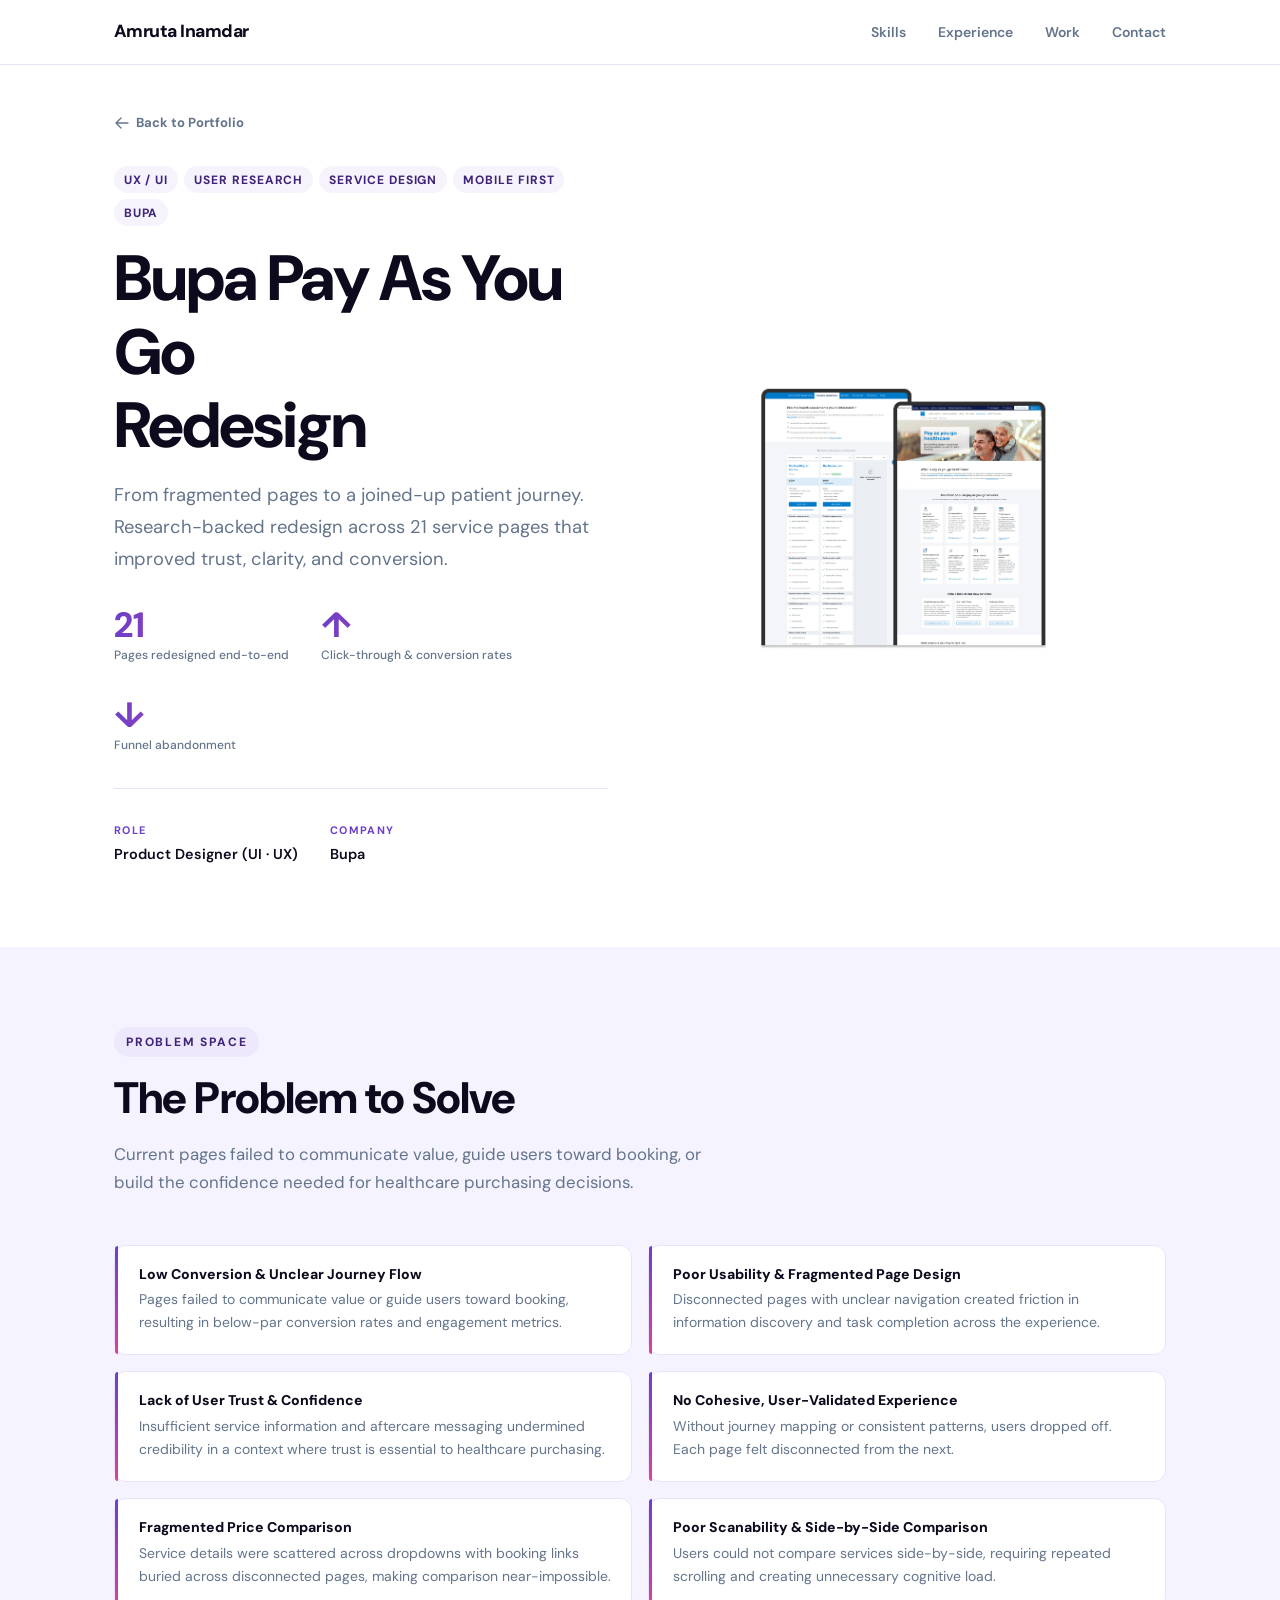
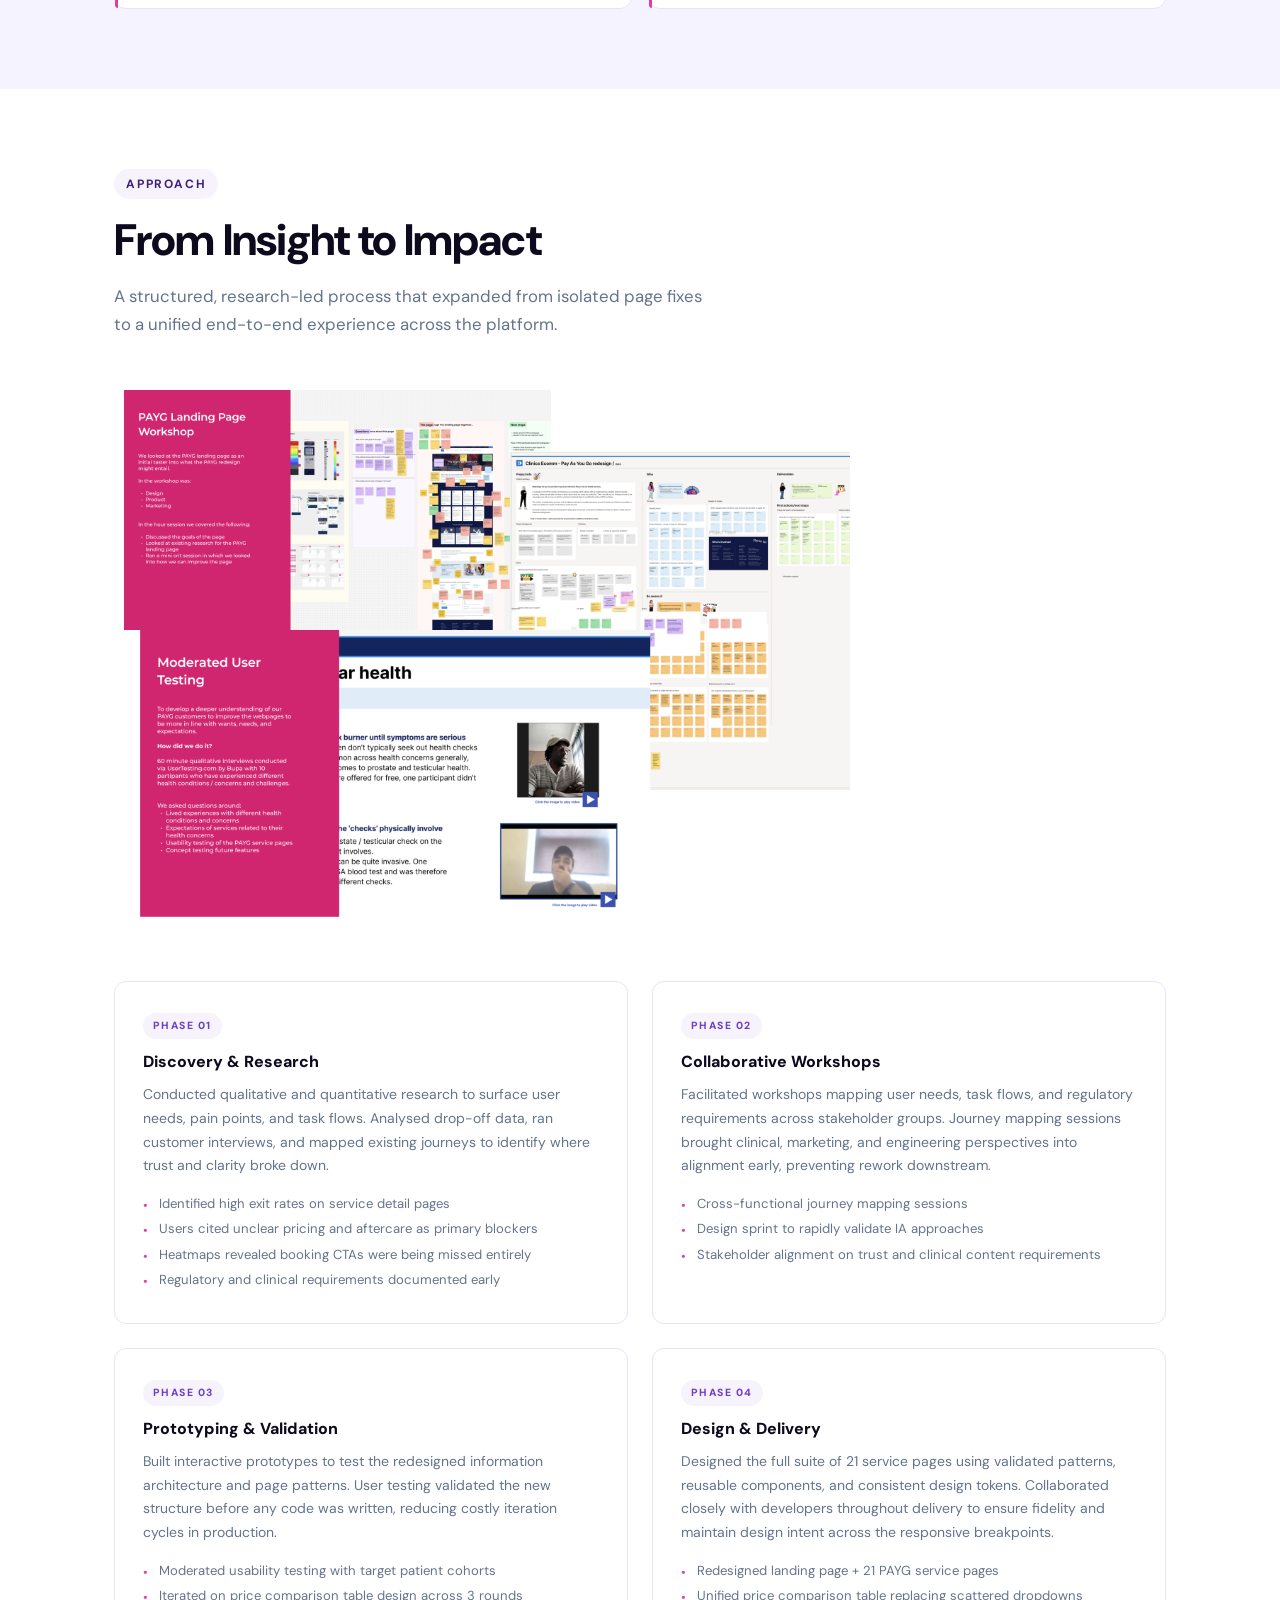
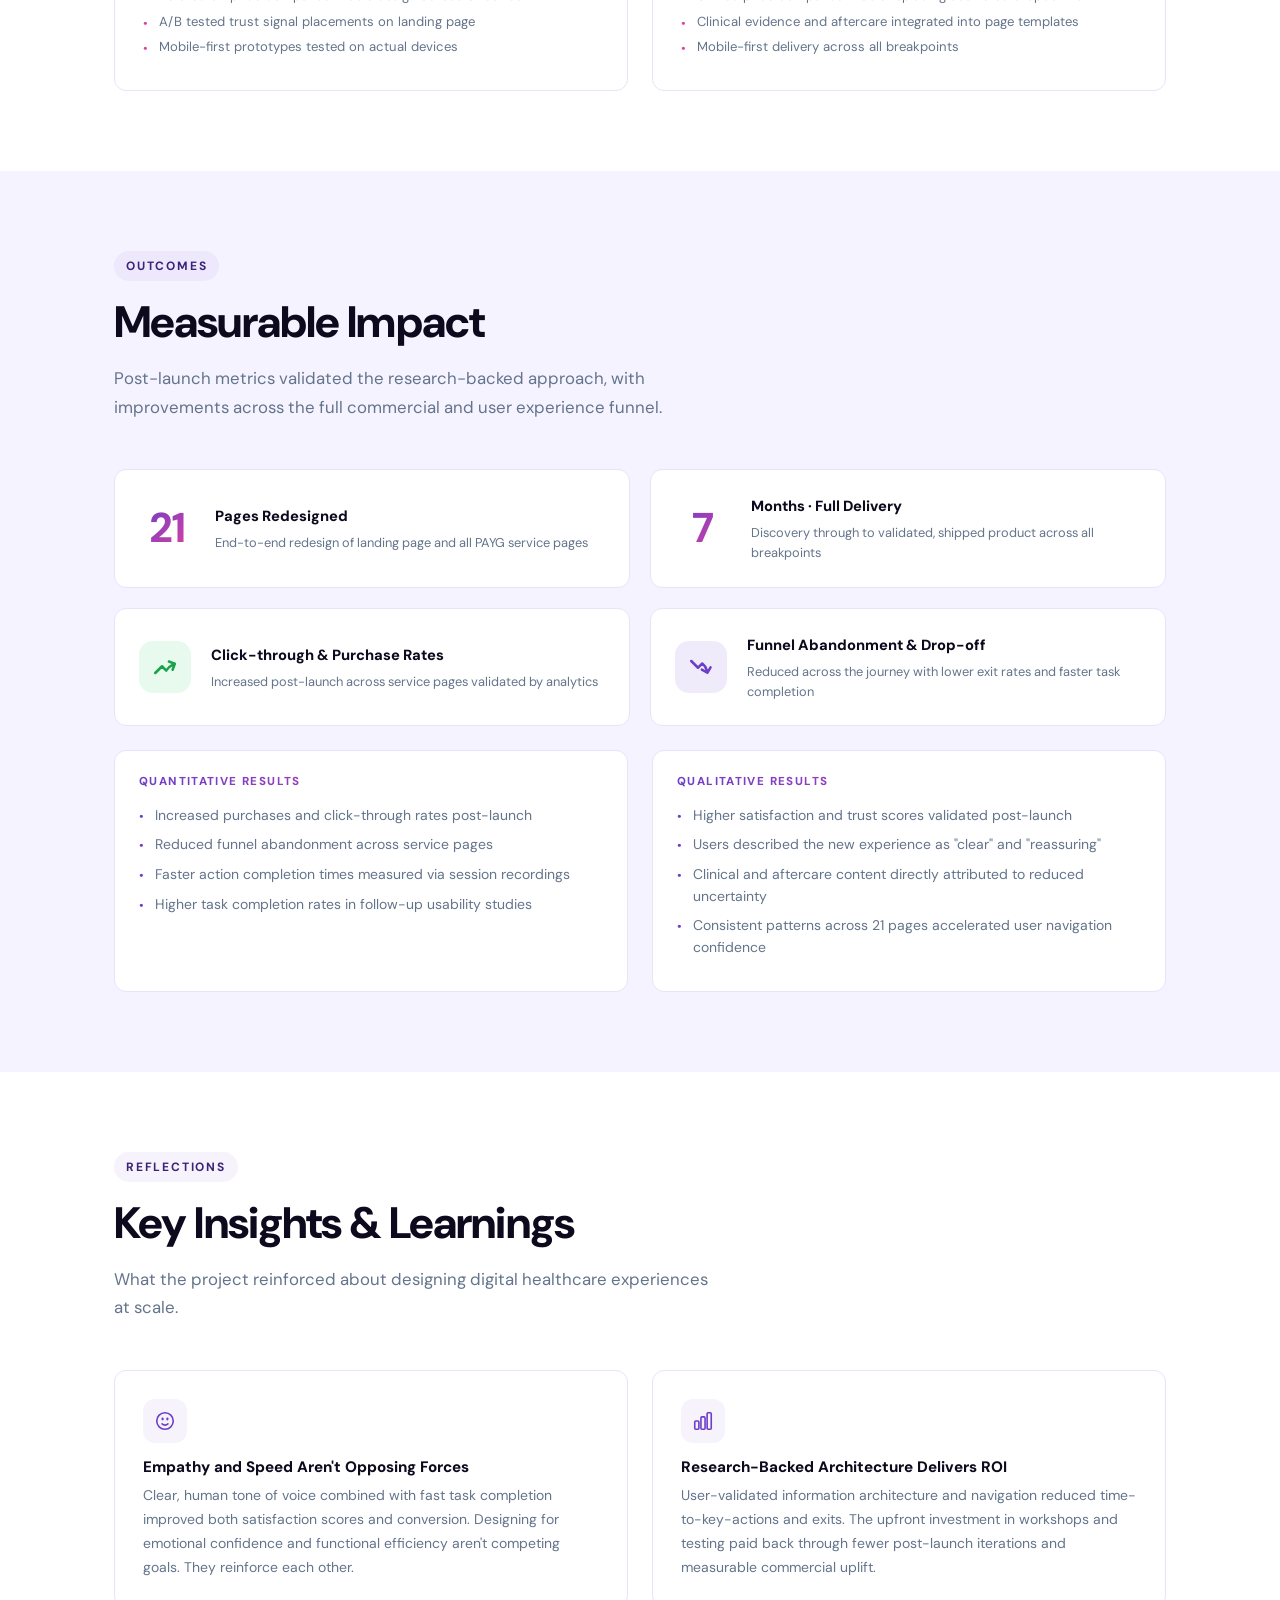
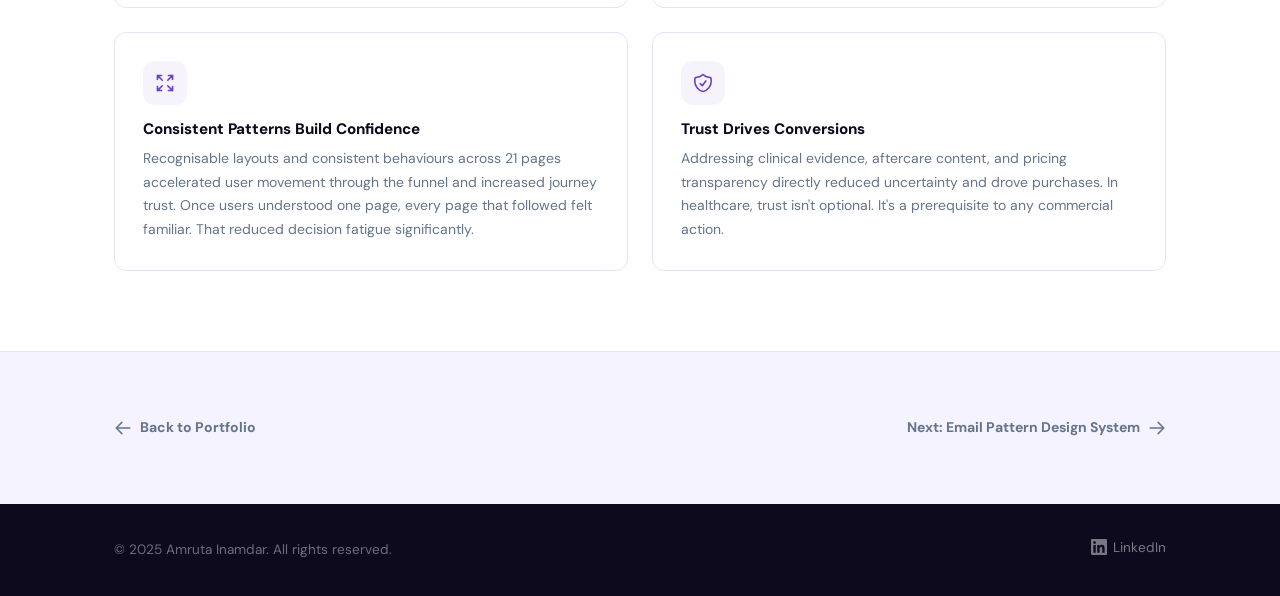
==== commit 6d9110e5: "feat: add learning and design system case studies and refine email pattern documentation" ====
--- a/bupa-payg-redesign.html
+++ b/bupa-payg-redesign.html
@@ -5,12 +5,13 @@
   <meta charset="UTF-8" />
   <meta name="viewport" content="width=device-width, initial-scale=1.0" />
   <meta name="description"
-    content="Bupa Pay As You Go Redesign — End-to-end redesign of 20+ pages combining qualitative and quantitative insight to improve trust, clarity, and commercial performance." />
+    content="Bupa Pay As You Go Redesign: end-to-end redesign of 20+ pages using qualitative and quantitative research to improve trust, clarity, and commercial performance." />
   <title>Bupa Pay As You Go Redesign · Amruta Inamdar</title>
   <link rel="preconnect" href="https://fonts.googleapis.com" />
   <link rel="preconnect" href="https://fonts.gstatic.com" crossorigin />
   <link href="https://fonts.googleapis.com/css2?family=DM+Sans:wght@400;500;700;800&display=swap" rel="stylesheet" />
   <link rel="stylesheet" href="styles-v3.css" />
+  <link rel="icon" type="image/svg+xml" href="favicon.svg" />
   <style>
     /* ── Case Study overrides ── */
     .cs-back {
@@ -23,8 +24,19 @@
       margin-bottom: 2rem;
       transition: color var(--transition);
     }
-    .cs-back:hover { color: var(--accent); opacity: 1; }
-    .cs-back svg { width: 16px; height: 16px; stroke: currentColor; fill: none; flex-shrink: 0; }
+
+    .cs-back:hover {
+      color: var(--accent);
+      opacity: 1;
+    }
+
+    .cs-back svg {
+      width: 16px;
+      height: 16px;
+      stroke: currentColor;
+      fill: none;
+      flex-shrink: 0;
+    }
 
     /* Hero */
     #cs-hero {
@@ -38,6 +50,7 @@
       grid-template-columns: 1fr 1fr;
       gap: 4rem;
       align-items: center;
+
     }
 
     .cs-meta-row {
@@ -471,24 +484,61 @@
       transition: color var(--transition);
     }
 
-    .cs-nav-link:hover { color: var(--accent); opacity: 1; }
-    .cs-nav-link svg { width: 18px; height: 18px; stroke: currentColor; fill: none; }
+    .cs-nav-link:hover {
+      color: var(--accent);
+      opacity: 1;
+    }
+
+    .cs-nav-link svg {
+      width: 18px;
+      height: 18px;
+      stroke: currentColor;
+      fill: none;
+    }
 
     /* Responsive */
     @media (max-width: 768px) {
-      .cs-hero-inner { grid-template-columns: 1fr; }
-      .cs-hero-visual { display: none; }
-      .challenge-list { grid-template-columns: 1fr; }
-      .phases-grid { grid-template-columns: 1fr; }
-      .impact-metrics { grid-template-columns: 1fr 1fr; }
-      .outcome-grid { grid-template-columns: 1fr; }
-      .impact-results { grid-template-columns: 1fr; }
-      .insights-grid { grid-template-columns: 1fr; }
+      .cs-hero-inner {
+        grid-template-columns: 1fr;
+      }
+
+      .cs-hero-visual {
+        display: none;
+      }
+
+      .challenge-list {
+        grid-template-columns: 1fr;
+      }
+
+      .phases-grid {
+        grid-template-columns: 1fr;
+      }
+
+      .impact-metrics {
+        grid-template-columns: 1fr 1fr;
+      }
+
+      .outcome-grid {
+        grid-template-columns: 1fr;
+      }
+
+      .impact-results {
+        grid-template-columns: 1fr;
+      }
+
+      .insights-grid {
+        grid-template-columns: 1fr;
+      }
     }
 
     @media (max-width: 480px) {
-      .impact-metrics { grid-template-columns: 1fr; }
-      .cs-impact-strip { gap: 1.25rem; }
+      .impact-metrics {
+        grid-template-columns: 1fr;
+      }
+
+      .cs-impact-strip {
+        gap: 1.25rem;
+      }
     }
   </style>
 </head>
@@ -536,7 +586,8 @@
 
           <h1 style="font-size:clamp(2.2rem,5vw,4rem);margin-bottom:1rem;">Bupa Pay As You Go<br>Redesign</h1>
 
-          <p style="font-size:1.15rem;line-height:1.75;max-width:520px;">From fragmented pages to a unified patient journey — how combining qualitative research with quantitative insight drove trust, clarity, and commercial performance across 21 service pages.</p>
+          <p style="font-size:1.15rem;line-height:1.75;max-width:520px;">From fragmented pages to a joined-up patient
+            journey. Research-backed redesign across 21 service pages that improved trust, clarity, and conversion.</p>
 
           <div class="cs-impact-strip">
             <div class="cs-stat">
@@ -559,10 +610,6 @@
               <span class="cs-meta-value">Product Designer (UI · UX)</span>
             </div>
             <div class="cs-meta-item">
-              <span class="cs-meta-label">Timeline</span>
-              <span class="cs-meta-value">7 months</span>
-            </div>
-            <div class="cs-meta-item">
               <span class="cs-meta-label">Company</span>
               <span class="cs-meta-value">Bupa</span>
             </div>
@@ -571,81 +618,8 @@
 
         <!-- Right: visual -->
         <div class="cs-hero-visual">
-          <svg viewBox="0 0 480 320" xmlns="http://www.w3.org/2000/svg" style="width:100%;max-width:480px;height:auto;">
-            <rect width="480" height="320" rx="16" fill="rgba(108,63,200,0.04)" />
-            <!-- Left phone frame (before) -->
-            <rect x="20" y="20" width="180" height="280" rx="22" fill="rgba(108,63,200,0.07)" stroke="rgba(108,63,200,0.4)" stroke-width="1.5" />
-            <rect x="85" y="27" width="50" height="8" rx="4" fill="rgba(108,63,200,0.4)" />
-            <rect x="28" y="44" width="164" height="248" rx="16" fill="rgba(108,63,200,0.05)" />
-            <!-- Before: header -->
-            <rect x="28" y="44" width="164" height="34" rx="16" fill="rgba(108,63,200,0.22)" />
-            <rect x="40" y="55" width="65" height="8" rx="3" fill="rgba(255,255,255,0.6)" />
-            <rect x="168" y="53" width="16" height="8" rx="3" fill="rgba(224,64,160,0.7)" />
-            <!-- Before: messy content blocks -->
-            <rect x="36" y="86" width="148" height="40" rx="6" fill="rgba(255,255,255,0.1)" stroke="rgba(108,63,200,0.15)" stroke-width="1" />
-            <rect x="44" y="94" width="80" height="6" rx="2" fill="rgba(255,255,255,0.4)" />
-            <rect x="44" y="105" width="110" height="4" rx="2" fill="rgba(255,255,255,0.2)" />
-            <rect x="44" y="114" width="90" height="4" rx="2" fill="rgba(255,255,255,0.15)" />
-            <!-- Before: scattered elements -->
-            <rect x="36" y="134" width="68" height="28" rx="5" fill="rgba(108,63,200,0.12)" stroke="rgba(108,63,200,0.2)" stroke-width="1" />
-            <rect x="112" y="134" width="72" height="28" rx="5" fill="rgba(224,64,160,0.08)" stroke="rgba(224,64,160,0.18)" stroke-width="1" />
-            <rect x="44" y="141" width="50" height="5" rx="2" fill="rgba(255,255,255,0.35)" />
-            <rect x="120" y="141" width="55" height="5" rx="2" fill="rgba(255,255,255,0.35)" />
-            <rect x="44" y="150" width="38" height="5" rx="2" fill="rgba(255,255,255,0.2)" />
-            <rect x="120" y="150" width="44" height="5" rx="2" fill="rgba(255,255,255,0.18)" />
-            <!-- Before: buried CTA -->
-            <rect x="36" y="170" width="148" height="18" rx="5" fill="rgba(108,63,200,0.15)" stroke="rgba(108,63,200,0.3)" stroke-width="1" />
-            <rect x="68" y="175" width="84" height="7" rx="3" fill="rgba(255,255,255,0.3)" />
-            <rect x="36" y="196" width="148" height="40" rx="6" fill="rgba(255,255,255,0.06)" stroke="rgba(108,63,200,0.1)" stroke-width="1" />
-            <rect x="44" y="204" width="95" height="5" rx="2" fill="rgba(255,255,255,0.3)" />
-            <rect x="44" y="213" width="110" height="4" rx="2" fill="rgba(255,255,255,0.18)" />
-            <rect x="44" y="222" width="75" height="4" rx="2" fill="rgba(255,255,255,0.12)" />
-            <rect x="36" y="244" width="148" height="38" rx="6" fill="rgba(255,255,255,0.04)" stroke="rgba(108,63,200,0.08)" stroke-width="1" />
-            <!-- Before label -->
-            <text x="110" y="300" text-anchor="middle" font-family="DM Sans, sans-serif" font-size="9" font-weight="700" fill="rgba(108,63,200,0.5)" letter-spacing="0.08em">BEFORE</text>
-
-            <!-- Arrow -->
-            <line x1="213" y1="160" x2="243" y2="160" stroke="rgba(108,63,200,0.5)" stroke-width="2" />
-            <path d="M239 154 L246 160 L239 166" fill="none" stroke="rgba(108,63,200,0.6)" stroke-width="2" stroke-linecap="round" stroke-linejoin="round" />
-
-            <!-- Right phone frame (after) -->
-            <rect x="258" y="20" width="202" height="280" rx="22" fill="rgba(224,64,160,0.05)" stroke="rgba(224,64,160,0.4)" stroke-width="1.5" />
-            <rect x="334" y="27" width="50" height="8" rx="4" fill="rgba(224,64,160,0.4)" />
-            <rect x="266" y="44" width="186" height="248" rx="16" fill="rgba(224,64,160,0.03)" />
-            <!-- After: clean header -->
-            <rect x="266" y="44" width="186" height="38" rx="16" fill="rgba(224,64,160,0.18)" />
-            <rect x="278" y="57" width="75" height="8" rx="3" fill="rgba(255,255,255,0.65)" />
-            <rect x="428" y="55" width="16" height="8" rx="3" fill="rgba(108,63,200,0.7)" />
-            <!-- After: hero value prop -->
-            <rect x="274" y="90" width="172" height="56" rx="8" fill="rgba(255,255,255,0.12)" stroke="rgba(224,64,160,0.2)" stroke-width="1" />
-            <rect x="282" y="99" width="60" height="6" rx="2" fill="rgba(224,64,160,0.6)" />
-            <rect x="282" y="110" width="140" height="10" rx="4" fill="rgba(255,255,255,0.6)" />
-            <rect x="282" y="125" width="110" height="5" rx="2" fill="rgba(224,64,160,0.3)" />
-            <rect x="282" y="134" width="80" height="5" rx="2" fill="rgba(224,64,160,0.2)" />
-            <!-- After: trust signals -->
-            <rect x="274" y="154" width="82" height="44" rx="8" fill="rgba(255,255,255,0.1)" stroke="rgba(108,63,200,0.12)" stroke-width="1" />
-            <rect x="364" y="154" width="82" height="44" rx="8" fill="rgba(255,255,255,0.1)" stroke="rgba(224,64,160,0.12)" stroke-width="1" />
-            <rect x="282" y="163" width="50" height="5" rx="2" fill="rgba(255,255,255,0.45)" />
-            <rect x="282" y="172" width="36" height="10" rx="3" fill="rgba(108,63,200,0.5)" />
-            <rect x="282" y="185" width="55" height="4" rx="2" fill="rgba(255,255,255,0.25)" />
-            <rect x="372" y="163" width="50" height="5" rx="2" fill="rgba(255,255,255,0.45)" />
-            <rect x="372" y="172" width="36" height="10" rx="3" fill="rgba(224,64,160,0.5)" />
-            <rect x="372" y="185" width="45" height="4" rx="2" fill="rgba(255,255,255,0.25)" />
-            <!-- After: clear service list -->
-            <rect x="274" y="206" width="172" height="14" rx="4" fill="rgba(255,255,255,0.09)" stroke="rgba(255,255,255,0.1)" stroke-width="1" />
-            <rect x="282" y="210" width="75" height="5" rx="2" fill="rgba(255,255,255,0.45)" />
-            <rect x="408" y="209" width="28" height="7" rx="3" fill="rgba(224,64,160,0.35)" />
-            <rect x="274" y="226" width="172" height="14" rx="4" fill="rgba(255,255,255,0.07)" stroke="rgba(255,255,255,0.08)" stroke-width="1" />
-            <rect x="282" y="230" width="60" height="5" rx="2" fill="rgba(255,255,255,0.4)" />
-            <rect x="408" y="229" width="28" height="7" rx="3" fill="rgba(108,63,200,0.3)" />
-            <rect x="274" y="246" width="172" height="14" rx="4" fill="rgba(255,255,255,0.05)" stroke="rgba(255,255,255,0.06)" stroke-width="1" />
-            <rect x="282" y="250" width="70" height="5" rx="2" fill="rgba(255,255,255,0.35)" />
-            <!-- After: prominent CTA -->
-            <rect x="274" y="268" width="172" height="16" rx="8" fill="rgba(224,64,160,0.55)" stroke="rgba(224,64,160,0.75)" stroke-width="1" />
-            <rect x="316" y="272" width="88" height="7" rx="3" fill="rgba(255,255,255,0.7)" />
-            <!-- After label -->
-            <text x="359" y="300" text-anchor="middle" font-family="DM Sans, sans-serif" font-size="9" font-weight="700" fill="rgba(224,64,160,0.55)" letter-spacing="0.08em">AFTER</text>
-          </svg>
+          <img src="asset/Final-payg.png" alt="Bupa PAYG before and after redesign comparison"
+            style="width:100%;height:auto;display:block;" />
         </div>
 
       </div>
@@ -657,32 +631,39 @@
     <div class="container">
       <p class="section-label">Problem Space</p>
       <h2 class="section-title">The Problem to Solve</h2>
-      <p class="section-intro">Current pages failed to communicate value, guide users toward booking, or build the confidence needed for healthcare purchasing decisions.</p>
+      <p class="section-intro">Current pages failed to communicate value, guide users toward booking, or build the
+        confidence needed for healthcare purchasing decisions.</p>
 
       <ul class="challenge-list">
         <li class="challenge-item">
           <h4>Low Conversion &amp; Unclear Journey Flow</h4>
-          <p>Pages failed to communicate value or guide users toward booking, resulting in below-par conversion rates and engagement metrics.</p>
+          <p>Pages failed to communicate value or guide users toward booking, resulting in below-par conversion rates
+            and engagement metrics.</p>
         </li>
         <li class="challenge-item">
           <h4>Poor Usability &amp; Fragmented Page Design</h4>
-          <p>Disconnected pages with unclear navigation created friction in information discovery and task completion across the experience.</p>
+          <p>Disconnected pages with unclear navigation created friction in information discovery and task completion
+            across the experience.</p>
         </li>
         <li class="challenge-item">
           <h4>Lack of User Trust &amp; Confidence</h4>
-          <p>Insufficient service information and aftercare messaging undermined credibility in a context where trust is essential to healthcare purchasing.</p>
+          <p>Insufficient service information and aftercare messaging undermined credibility in a context where trust is
+            essential to healthcare purchasing.</p>
         </li>
         <li class="challenge-item">
           <h4>No Cohesive, User-Validated Experience</h4>
-          <p>Absence of journey mapping and consistent patterns caused funnel abandonment — each page felt disconnected from the next.</p>
+          <p>Without journey mapping or consistent patterns, users dropped off. Each page felt disconnected from the
+            next.</p>
         </li>
         <li class="challenge-item">
           <h4>Fragmented Price Comparison</h4>
-          <p>Service details were scattered across dropdowns with booking links buried across disconnected pages, making comparison near-impossible.</p>
+          <p>Service details were scattered across dropdowns with booking links buried across disconnected pages, making
+            comparison near-impossible.</p>
         </li>
         <li class="challenge-item">
           <h4>Poor Scanability &amp; Side-by-Side Comparison</h4>
-          <p>Users could not compare services side-by-side, requiring repeated scrolling and creating unnecessary cognitive load.</p>
+          <p>Users could not compare services side-by-side, requiring repeated scrolling and creating unnecessary
+            cognitive load.</p>
         </li>
       </ul>
     </div>
@@ -693,14 +674,23 @@
     <div class="container">
       <p class="section-label">Approach</p>
       <h2 class="section-title">From Insight to Impact</h2>
-      <p class="section-intro">A structured, research-led process that expanded from isolated page fixes to a unified end-to-end experience across the platform.</p>
+      <p class="section-intro">A structured, research-led process that expanded from isolated page fixes to a unified
+        end-to-end experience across the platform.</p>
+
+      <div style="margin:2.5rem 0 3rem;display:flex;justify-content:flex-start;">
+        <img src="asset/workshop-payg.png"
+          alt="PAYG workshop and user research materials including journey mapping, sticky notes, and moderated user testing sessions"
+          style="width:70%;height:auto;display:block;" />
+      </div>
 
       <div class="phases-grid">
 
         <div class="phase-card">
           <span class="phase-number">Phase 01</span>
           <h3>Discovery &amp; Research</h3>
-          <p>Conducted qualitative and quantitative research to surface user needs, pain points, and task flows. Analysed drop-off data, ran customer interviews, and mapped existing journeys to identify where trust and clarity broke down.</p>
+          <p>Conducted qualitative and quantitative research to surface user needs, pain points, and task flows.
+            Analysed drop-off data, ran customer interviews, and mapped existing journeys to identify where trust and
+            clarity broke down.</p>
           <ul class="phase-findings">
             <li>Identified high exit rates on service detail pages</li>
             <li>Users cited unclear pricing and aftercare as primary blockers</li>
@@ -712,7 +702,9 @@
         <div class="phase-card">
           <span class="phase-number">Phase 02</span>
           <h3>Collaborative Workshops</h3>
-          <p>Facilitated workshops mapping user needs, task flows, and regulatory requirements across stakeholder groups. Journey mapping sessions brought clinical, marketing, and engineering perspectives into alignment early, preventing rework downstream.</p>
+          <p>Facilitated workshops mapping user needs, task flows, and regulatory requirements across stakeholder
+            groups. Journey mapping sessions brought clinical, marketing, and engineering perspectives into alignment
+            early, preventing rework downstream.</p>
           <ul class="phase-findings">
             <li>Cross-functional journey mapping sessions</li>
             <li>Design sprint to rapidly validate IA approaches</li>
@@ -723,7 +715,9 @@
         <div class="phase-card">
           <span class="phase-number">Phase 03</span>
           <h3>Prototyping &amp; Validation</h3>
-          <p>Built interactive prototypes to test the redesigned information architecture and page patterns. User testing validated the new structure before any code was written, reducing costly iteration cycles in production.</p>
+          <p>Built interactive prototypes to test the redesigned information architecture and page patterns. User
+            testing validated the new structure before any code was written, reducing costly iteration cycles in
+            production.</p>
           <ul class="phase-findings">
             <li>Moderated usability testing with target patient cohorts</li>
             <li>Iterated on price comparison table design across 3 rounds</li>
@@ -735,7 +729,9 @@
         <div class="phase-card">
           <span class="phase-number">Phase 04</span>
           <h3>Design &amp; Delivery</h3>
-          <p>Designed the full suite of 21 service pages using validated patterns, reusable components, and consistent design tokens. Collaborated closely with developers throughout delivery to ensure fidelity and maintain design intent across the responsive breakpoints.</p>
+          <p>Designed the full suite of 21 service pages using validated patterns, reusable components, and consistent
+            design tokens. Collaborated closely with developers throughout delivery to ensure fidelity and maintain
+            design intent across the responsive breakpoints.</p>
           <ul class="phase-findings">
             <li>Redesigned landing page + 21 PAYG service pages</li>
             <li>Unified price comparison table replacing scattered dropdowns</li>
@@ -753,7 +749,8 @@
     <div class="container">
       <p class="section-label">Outcomes</p>
       <h2 class="section-title">Measurable Impact</h2>
-      <p class="section-intro">Post-launch metrics validated the research-backed approach, with improvements across the full commercial and user experience funnel.</p>
+      <p class="section-intro">Post-launch metrics validated the research-backed approach, with improvements across the
+        full commercial and user experience funnel.</p>
 
       <div class="outcome-grid">
         <div class="outcome-card">
@@ -772,7 +769,10 @@
         </div>
         <div class="outcome-card outcome-card--positive">
           <div class="outcome-icon outcome-icon--up">
-            <svg xmlns="http://www.w3.org/2000/svg" viewBox="0 0 24 24" fill="none" stroke-width="2.5"><path stroke-linecap="round" stroke-linejoin="round" d="M2.25 18 9 11.25l4.306 4.306a11.95 11.95 0 0 1 5.814-5.518l2.74-1.22m0 0-5.94-2.281m5.94 2.28-2.28 5.941" /></svg>
+            <svg xmlns="http://www.w3.org/2000/svg" viewBox="0 0 24 24" fill="none" stroke-width="2.5">
+              <path stroke-linecap="round" stroke-linejoin="round"
+                d="M2.25 18 9 11.25l4.306 4.306a11.95 11.95 0 0 1 5.814-5.518l2.74-1.22m0 0-5.94-2.281m5.94 2.28-2.28 5.941" />
+            </svg>
           </div>
           <div class="outcome-body">
             <div class="outcome-title">Click-through &amp; Purchase Rates</div>
@@ -781,7 +781,10 @@
         </div>
         <div class="outcome-card outcome-card--negative">
           <div class="outcome-icon outcome-icon--down">
-            <svg xmlns="http://www.w3.org/2000/svg" viewBox="0 0 24 24" fill="none" stroke-width="2.5"><path stroke-linecap="round" stroke-linejoin="round" d="M2.25 6 9 12.75l4.286-4.286a11.948 11.948 0 0 1 4.306 6.43l.776 2.898m0 0 3.182-5.511m-3.182 5.51-5.511-3.181" /></svg>
+            <svg xmlns="http://www.w3.org/2000/svg" viewBox="0 0 24 24" fill="none" stroke-width="2.5">
+              <path stroke-linecap="round" stroke-linejoin="round"
+                d="M2.25 6 9 12.75l4.286-4.286a11.948 11.948 0 0 1 4.306 6.43l.776 2.898m0 0 3.182-5.511m-3.182 5.51-5.511-3.181" />
+            </svg>
           </div>
           <div class="outcome-body">
             <div class="outcome-title">Funnel Abandonment &amp; Drop-off</div>
@@ -825,41 +828,52 @@
         <div class="insight-card">
           <div class="insight-icon">
             <svg xmlns="http://www.w3.org/2000/svg" viewBox="0 0 24 24" stroke-width="1.75">
-              <path stroke-linecap="round" stroke-linejoin="round" d="M15.182 15.182a4.5 4.5 0 0 1-6.364 0M21 12a9 9 0 1 1-18 0 9 9 0 0 1 18 0ZM9.75 9.75c0 .414-.168.75-.375.75S9 10.164 9 9.75 9.168 9 9.375 9s.375.336.375.75Zm-.375 0h.008v.015h-.008V9.75Zm5.625 0c0 .414-.168.75-.375.75s-.375-.336-.375-.75.168-.75.375-.75.375.336.375.75Zm-.375 0h.008v.015h-.008V9.75Z" />
+              <path stroke-linecap="round" stroke-linejoin="round"
+                d="M15.182 15.182a4.5 4.5 0 0 1-6.364 0M21 12a9 9 0 1 1-18 0 9 9 0 0 1 18 0ZM9.75 9.75c0 .414-.168.75-.375.75S9 10.164 9 9.75 9.168 9 9.375 9s.375.336.375.75Zm-.375 0h.008v.015h-.008V9.75Zm5.625 0c0 .414-.168.75-.375.75s-.375-.336-.375-.75.168-.75.375-.75.375.336.375.75Zm-.375 0h.008v.015h-.008V9.75Z" />
             </svg>
           </div>
           <h3>Empathy and Speed Aren't Opposing Forces</h3>
-          <p>Clear, human tone of voice combined with fast task completion improved both satisfaction scores and conversion. Designing for emotional confidence and functional efficiency aren't competing goals — they reinforce each other.</p>
+          <p>Clear, human tone of voice combined with fast task completion improved both satisfaction scores and
+            conversion. Designing for emotional confidence and functional efficiency aren't competing goals. They
+            reinforce each other.</p>
         </div>
 
         <div class="insight-card">
           <div class="insight-icon">
             <svg xmlns="http://www.w3.org/2000/svg" viewBox="0 0 24 24" stroke-width="1.75">
-              <path stroke-linecap="round" stroke-linejoin="round" d="M3 13.125C3 12.504 3.504 12 4.125 12h2.25c.621 0 1.125.504 1.125 1.125v6.75C7.5 20.496 6.996 21 6.375 21h-2.25A1.125 1.125 0 0 1 3 19.875v-6.75ZM9.75 8.625c0-.621.504-1.125 1.125-1.125h2.25c.621 0 1.125.504 1.125 1.125v11.25c0 .621-.504 1.125-1.125 1.125h-2.25a1.125 1.125 0 0 1-1.125-1.125V8.625ZM16.5 4.125c0-.621.504-1.125 1.125-1.125h2.25C20.496 3 21 3.504 21 4.125v15.75c0 .621-.504 1.125-1.125 1.125h-2.25a1.125 1.125 0 0 1-1.125-1.125V4.125Z" />
+              <path stroke-linecap="round" stroke-linejoin="round"
+                d="M3 13.125C3 12.504 3.504 12 4.125 12h2.25c.621 0 1.125.504 1.125 1.125v6.75C7.5 20.496 6.996 21 6.375 21h-2.25A1.125 1.125 0 0 1 3 19.875v-6.75ZM9.75 8.625c0-.621.504-1.125 1.125-1.125h2.25c.621 0 1.125.504 1.125 1.125v11.25c0 .621-.504 1.125-1.125 1.125h-2.25a1.125 1.125 0 0 1-1.125-1.125V8.625ZM16.5 4.125c0-.621.504-1.125 1.125-1.125h2.25C20.496 3 21 3.504 21 4.125v15.75c0 .621-.504 1.125-1.125 1.125h-2.25a1.125 1.125 0 0 1-1.125-1.125V4.125Z" />
             </svg>
           </div>
           <h3>Research-Backed Architecture Delivers ROI</h3>
-          <p>User-validated information architecture and navigation reduced time-to-key-actions and exits. The upfront investment in workshops and testing paid back through fewer post-launch iterations and measurable commercial uplift.</p>
+          <p>User-validated information architecture and navigation reduced time-to-key-actions and exits. The upfront
+            investment in workshops and testing paid back through fewer post-launch iterations and measurable commercial
+            uplift.</p>
         </div>
 
         <div class="insight-card">
           <div class="insight-icon">
             <svg xmlns="http://www.w3.org/2000/svg" viewBox="0 0 24 24" stroke-width="1.75">
-              <path stroke-linecap="round" stroke-linejoin="round" d="M3.75 3.75v4.5m0-4.5h4.5m-4.5 0L9 9M3.75 20.25v-4.5m0 4.5h4.5m-4.5 0L9 15M20.25 3.75h-4.5m4.5 0v4.5m0-4.5L15 9m5.25 11.25h-4.5m4.5 0v-4.5m0 4.5L15 15" />
+              <path stroke-linecap="round" stroke-linejoin="round"
+                d="M3.75 3.75v4.5m0-4.5h4.5m-4.5 0L9 9M3.75 20.25v-4.5m0 4.5h4.5m-4.5 0L9 15M20.25 3.75h-4.5m4.5 0v4.5m0-4.5L15 9m5.25 11.25h-4.5m4.5 0v-4.5m0 4.5L15 15" />
             </svg>
           </div>
           <h3>Consistent Patterns Build Confidence</h3>
-          <p>Recognisable layouts and consistent behaviours across 21 pages accelerated user movement through the funnel and increased journey trust. Once users understood one page, every subsequent page felt familiar — reducing decision fatigue.</p>
+          <p>Recognisable layouts and consistent behaviours across 21 pages accelerated user movement through the funnel
+            and increased journey trust. Once users understood one page, every page that followed felt familiar. That
+            reduced decision fatigue significantly.</p>
         </div>
 
         <div class="insight-card">
           <div class="insight-icon">
             <svg xmlns="http://www.w3.org/2000/svg" viewBox="0 0 24 24" stroke-width="1.75">
-              <path stroke-linecap="round" stroke-linejoin="round" d="M9 12.75 11.25 15 15 9.75m-3-7.036A11.959 11.959 0 0 1 3.598 6 11.99 11.99 0 0 0 3 9.749c0 5.592 3.824 10.29 9 11.623 5.176-1.332 9-6.03 9-11.622 0-1.31-.21-2.571-.598-3.751h-.152c-3.196 0-6.1-1.248-8.25-3.285Z" />
+              <path stroke-linecap="round" stroke-linejoin="round"
+                d="M9 12.75 11.25 15 15 9.75m-3-7.036A11.959 11.959 0 0 1 3.598 6 11.99 11.99 0 0 0 3 9.749c0 5.592 3.824 10.29 9 11.623 5.176-1.332 9-6.03 9-11.622 0-1.31-.21-2.571-.598-3.751h-.152c-3.196 0-6.1-1.248-8.25-3.285Z" />
             </svg>
           </div>
           <h3>Trust Drives Conversions</h3>
-          <p>Addressing clinical evidence, aftercare content, and pricing transparency directly reduced user uncertainty and drove purchases. In healthcare, trust isn't a nice-to-have — it's a prerequisite to any commercial action.</p>
+          <p>Addressing clinical evidence, aftercare content, and pricing transparency directly reduced uncertainty and
+            drove purchases. In healthcare, trust isn't optional. It's a prerequisite to any commercial action.</p>
         </div>
 
       </div>
@@ -912,4 +926,5 @@
   </script>
 
 </body>
-</html>
+
+</html>
--- a/styles-v3.css
+++ b/styles-v3.css
@@ -6,7 +6,8 @@
   --bg-card: #ffffff;
   --accent: #6c3fc8;
   --accent-2: #e040a0;
-  --accent-dim: rgba(108, 63, 200, 0.08);
+  --accent-dim: rgba(108, 63, 200, 0.06);
+  --accent-dark: #3d2278;
   --text-primary: #0d0a1e;
   --text-muted: #64748b;
   --border: #e8e3f8;
@@ -83,11 +84,11 @@
 
 .section-label {
   display: inline-block;
-  font-size: 0.72rem;
+  font-size: 0.75rem;
   font-weight: 700;
   letter-spacing: 0.15em;
   text-transform: uppercase;
-  color: var(--accent);
+  color: var(--accent-dark);
   background: var(--accent-dim);
   padding: 0.3rem 0.75rem;
   border-radius: 100px;
@@ -433,7 +434,7 @@
 }
 
 .skill-group h3 {
-  font-size: 0.72rem;
+  font-size: 0.75rem;
   letter-spacing: 0.12em;
   text-transform: uppercase;
   margin-bottom: 1rem;
@@ -452,7 +453,7 @@
 
 .tag {
   background: var(--bg-secondary);
-  color: var(--text-muted);
+  color: #4a5568;
   border: 1px solid var(--border);
   padding: 0.3rem 0.75rem;
   border-radius: 100px;
@@ -639,11 +640,11 @@
 }
 
 .card-tag {
-  font-size: 0.7rem;
+  font-size: 0.75rem;
   font-weight: 700;
   letter-spacing: 0.08em;
   text-transform: uppercase;
-  color: var(--accent);
+  color: var(--accent-dark);
   background: var(--accent-dim);
   padding: 0.2rem 0.6rem;
   border-radius: 100px;
